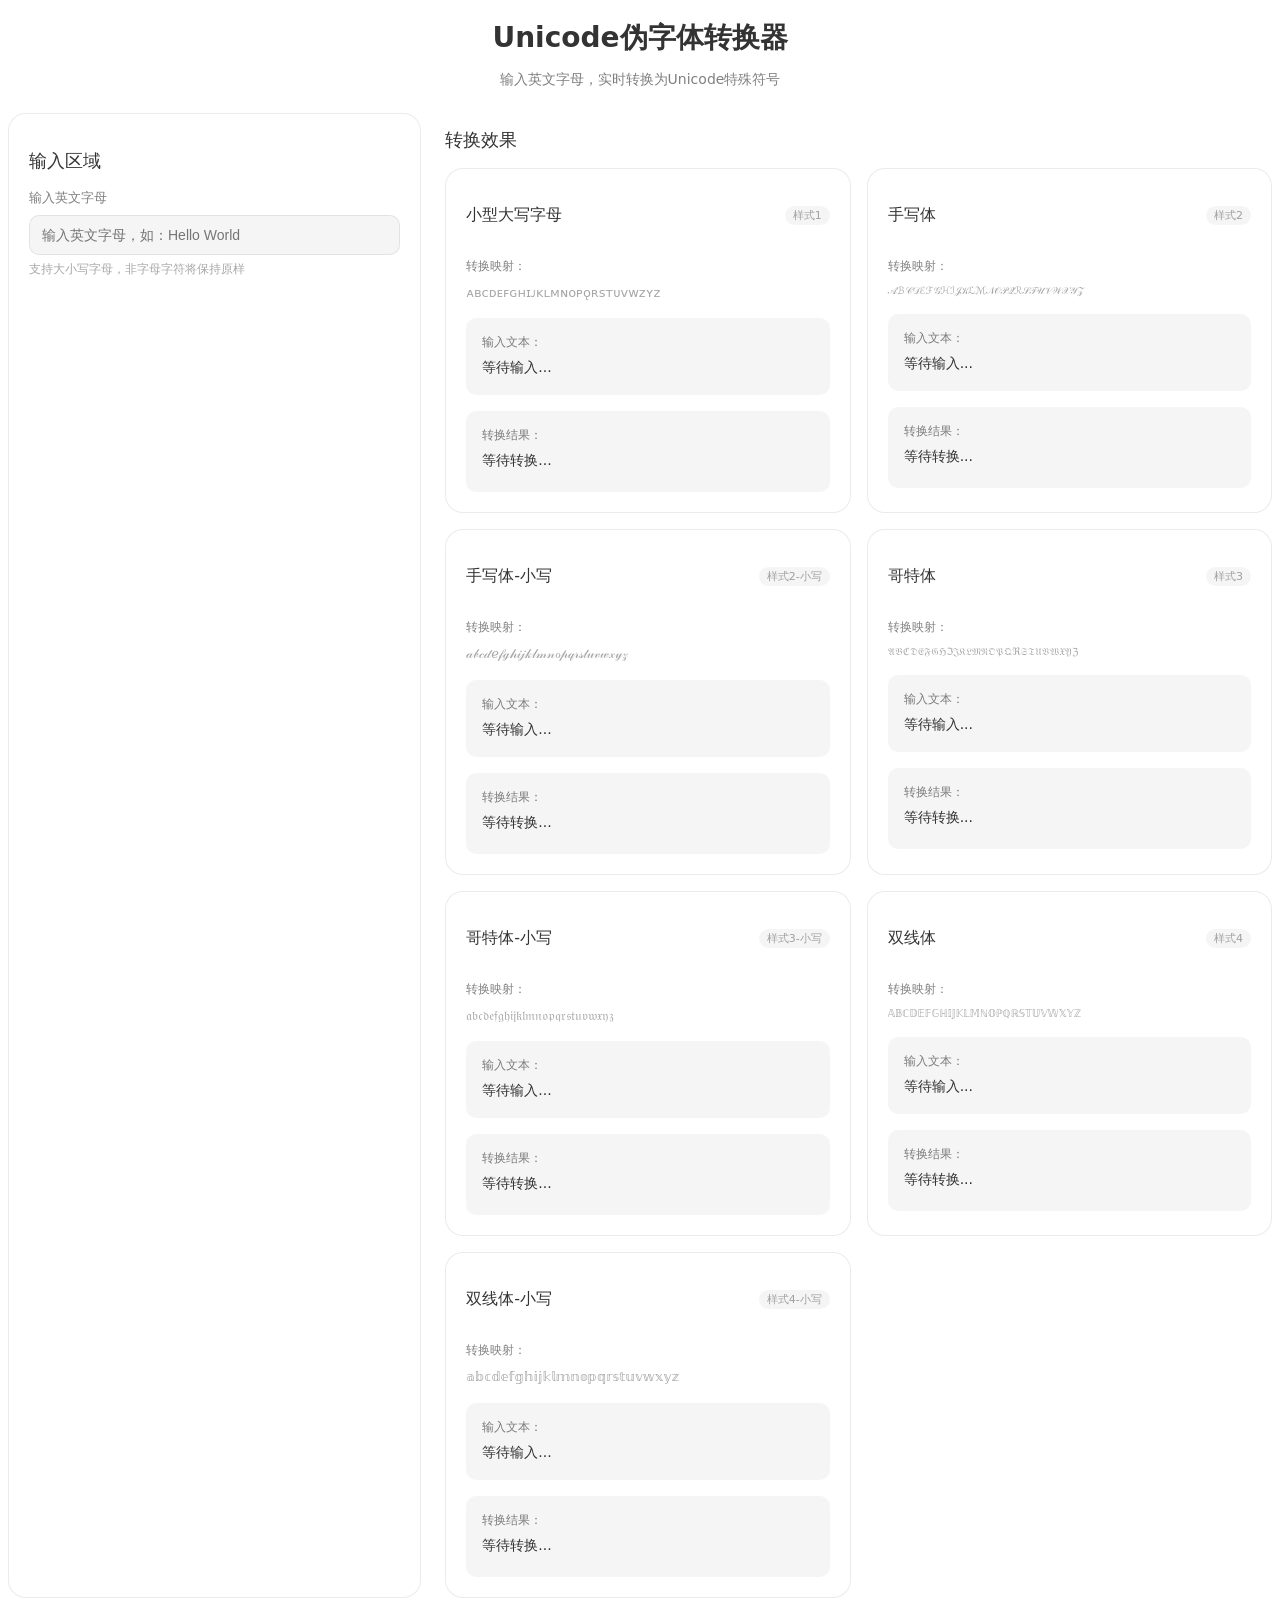
==== index.html @ 0d852623 "Add files via upload" ====
<!doctype html>
<html>
<head>
  <meta charset="utf-8" />
  <meta name="viewport" content="width=device-width, initial-scale=1" />
  <title>Unicode伪字体转换器</title>
  <link rel="stylesheet" type="text/css" href="Style.css">
</head>
<body>
<div style="display:block;width:100%;color:var(--text-primary);font-family:ui-sans-serif,system-ui;">
  <!-- 网站标题 -->
  <div style="text-align:center;margin-bottom:24px;">
    <h1 style="font-size:28px;font-weight:600;margin-bottom:8px;">Unicode伪字体转换器</h1>
    <p style="color:var(--text-secondary);font-size:14px;">输入英文字母，实时转换为Unicode特殊符号</p>
  </div>
  
  <!-- 主要内容区域 -->
  <div style="display:grid;grid-template-columns:1fr 2fr;gap:24px;">
    <!-- 左侧输入区域 -->
    <div style="background:var(--card-bg);border:.5px solid var(--intensity-8);border-radius:var(--radius-xl);padding:20px;">
      <h2 style="font-size:18px;font-weight:500;margin-bottom:16px;">输入区域</h2>
      
      <div style="margin-bottom:16px;">
        <label style="display:block;font-size:13px;color:var(--text-secondary);margin-bottom:8px;">
          输入英文字母
        </label>
        <input 
          id="textInput" 
          type="text" 
          placeholder="输入英文字母，如：Hello World" 
          autocomplete="off" 
          style="width:100%;height:40px;border:.5px solid var(--intensity-8);border-radius:var(--radius-md);background:var(--intensity-4);color:var(--text-primary);padding:0 12px;font-size:14px;outline:none;transition:border-color .15s;"
        >
        <div style="font-size:12px;color:var(--text-tertiary);margin-top:6px;">
          支持大小写字母，非字母字符将保持原样
        </div>
      </div>
    </div>
    
    <!-- 右侧卡片区域 -->
    <div>
      <h2 style="font-size:18px;font-weight:500;margin-bottom:16px;">转换效果</h2>
      
      <!-- 卡片容器 -->
      <div style="display:grid;grid-template-columns:repeat(auto-fit,minmax(280px,1fr));gap:16px;">
        
        <!-- 卡片1：小型大写字母转换 -->
        <div style="background:var(--card-bg);border:.5px solid var(--intensity-8);border-radius:var(--radius-xl);padding:20px;">
          <div style="display:flex;align-items:center;justify-content:space-between;margin-bottom:16px;">
            <h3 style="font-size:16px;font-weight:500;">小型大写字母</h3>
            <span style="font-size:11px;color:var(--text-tertiary);background:var(--intensity-4);padding:2px 8px;border-radius:10px;">样式1</span>
          </div>
          
          <div style="margin-bottom:16px;">
            <div style="font-size:12px;color:var(--text-secondary);margin-bottom:8px;">转换映射：</div>
            <div style="font-size:13px;color:var(--text-tertiary);line-height:1.5;font-family:'Segoe UI',system-ui;">
              ᴀʙᴄᴅᴇꜰɢʜɪᴊᴋʟᴍɴᴏᴘǫʀѕᴛᴜᴠᴡᴢʏᴢ
            </div>
          </div>
          
          <div style="background:var(--intensity-4);border-radius:var(--radius-md);padding:16px;margin-bottom:16px;">
            <div style="font-size:12px;color:var(--text-secondary);margin-bottom:8px;">输入文本：</div>
            <div id="inputPreview1" style="font-size:14px;color:var(--text-primary);word-break:break-all;min-height:20px;">
              等待输入...
            </div>
          </div>
          
          <div style="background:var(--intensity-4);border-radius:var(--radius-md);padding:16px;">
            <div style="font-size:12px;color:var(--text-secondary);margin-bottom:8px;">转换结果：</div>
            <div id="result1" style="font-size:14px;font-weight:500;color:var(--text-primary);word-break:break-all;min-height:24px;font-family:'Segoe UI',system-ui;">
              等待转换...
            </div>
          </div>
        </div>
        
        <!-- 卡片2-3：手写体 -->
        <div style="background:var(--card-bg);border:.5px solid var(--intensity-8);border-radius:var(--radius-xl);padding:20px;">
          <div style="display:flex;align-items:center;justify-content:space-between;margin-bottom:16px;">
            <h3 style="font-size:16px;font-weight:500;">手写体</h3>
            <span style="font-size:11px;color:var(--text-tertiary);background:var(--intensity-4);padding:2px 8px;border-radius:10px;">样式2</span>
          </div>
          
          <div style="margin-bottom:16px;">
            <div style="font-size:12px;color:var(--text-secondary);margin-bottom:8px;">转换映射：</div>
            <div style="font-size:10px;color:var(--text-tertiary);line-height:1.5;font-family:'Segoe UI',system-ui;">
              𝒜ℬ𝒞𝒟ℰℱ𝒢ℋℐ𝒥𝒦ℒℳ𝒩𝒪𝒫𝒬ℛ𝒮𝒯𝒰𝒱𝒲𝒳𝒴𝒵
            </div>
          </div>
          
          <div style="background:var(--intensity-4);border-radius:var(--radius-md);padding:16px;margin-bottom:16px;">
            <div style="font-size:12px;color:var(--text-secondary);margin-bottom:8px;">输入文本：</div>
            <div id="inputPreview2" style="font-size:14px;color:var(--text-primary);word-break:break-all;min-height:20px;">
              等待输入...
            </div>
          </div>
          
          <div style="background:var(--intensity-4);border-radius:var(--radius-md);padding:16px;">
            <div style="font-size:12px;color:var(--text-secondary);margin-bottom:8px;">转换结果：</div>
            <div id="result2" style="font-size:14px;font-weight:500;color:var(--text-primary);word-break:break-all;min-height:24px;font-family:'Segoe UI',system-ui;">
              等待转换...
            </div>
          </div>
        </div>

        <div style="background:var(--card-bg);border:.5px solid var(--intensity-8);border-radius:var(--radius-xl);padding:20px;">
          <div style="display:flex;align-items:center;justify-content:space-between;margin-bottom:16px;">
            <h3 style="font-size:16px;font-weight:500;">手写体-小写</h3>
            <span style="font-size:11px;color:var(--text-tertiary);background:var(--intensity-4);padding:2px 8px;border-radius:10px;">样式2-小写</span>
          </div>
          
          <div style="margin-bottom:16px;">
            <div style="font-size:12px;color:var(--text-secondary);margin-bottom:8px;">转换映射：</div>
            <div style="font-size:13px;color:var(--text-tertiary);line-height:1.5;font-family:'Segoe UI',system-ui;">
              𝒶𝒷𝒸𝒹ℯ𝒻ℊ𝒽𝒾𝒿𝓀𝓁𝓂𝓃ℴ𝓅𝓆𝓇𝓈𝓉𝓊𝓋𝓌𝓍𝓎𝓏
            </div>
          </div>
          
          <div style="background:var(--intensity-4);border-radius:var(--radius-md);padding:16px;margin-bottom:16px;">
            <div style="font-size:12px;color:var(--text-secondary);margin-bottom:8px;">输入文本：</div>
            <div id="inputPreview5" style="font-size:14px;color:var(--text-primary);word-break:break-all;min-height:20px;">
              等待输入...
            </div>
          </div>
          
          <div style="background:var(--intensity-4);border-radius:var(--radius-md);padding:16px;">
            <div style="font-size:12px;color:var(--text-secondary);margin-bottom:8px;">转换结果：</div>
            <div id="result5" style="font-size:14px;font-weight:500;color:var(--text-primary);word-break:break-all;min-height:24px;font-family:'Segoe UI',system-ui;">
              等待转换...
            </div>
          </div>
        </div>
        
        <!-- 卡片4-5：哥特体 -->
        <div style="background:var(--card-bg);border:.5px solid var(--intensity-8);border-radius:var(--radius-xl);padding:20px;">
          <div style="display:flex;align-items:center;justify-content:space-between;margin-bottom:16px;">
            <h3 style="font-size:16px;font-weight:500;">哥特体</h3>
            <span style="font-size:11px;color:var(--text-tertiary);background:var(--intensity-4);padding:2px 8px;border-radius:10px;">样式3</span>
          </div>
          
          <div style="margin-bottom:16px;">
            <div style="font-size:12px;color:var(--text-secondary);margin-bottom:8px;">转换映射：</div>
            <div style="font-size:10px;color:var(--text-tertiary);line-height:1.5;font-family:'Segoe UI',system-ui;">
              𝔄𝔅ℭ𝔇𝔈𝔉𝔊ℌℑ𝔍𝔎𝔏𝔐𝔑𝔒𝔓𝔔ℜ𝔖𝔗𝔘𝔙𝔚𝔛𝔜ℨ
            </div>
          </div>
          
          <div style="background:var(--intensity-4);border-radius:var(--radius-md);padding:16px;margin-bottom:16px;">
            <div style="font-size:12px;color:var(--text-secondary);margin-bottom:8px;">输入文本：</div>
            <div id="inputPreview3" style="font-size:14px;color:var(--text-primary);word-break:break-all;min-height:20px;">
              等待输入...
            </div>
          </div>
          
          <div style="background:var(--intensity-4);border-radius:var(--radius-md);padding:16px;">
            <div style="font-size:12px;color:var(--text-secondary);margin-bottom:8px;">转换结果：</div>
            <div id="result3" style="font-size:14px;font-weight:500;color:var(--text-primary);word-break:break-all;min-height:24px;font-family:'Segoe UI',system-ui;">
              等待转换...
            </div>
          </div>
        </div>

        <div style="background:var(--card-bg);border:.5px solid var(--intensity-8);border-radius:var(--radius-xl);padding:20px;">
          <div style="display:flex;align-items:center;justify-content:space-between;margin-bottom:16px;">
            <h3 style="font-size:16px;font-weight:500;">哥特体-小写</h3>
            <span style="font-size:11px;color:var(--text-tertiary);background:var(--intensity-4);padding:2px 8px;border-radius:10px;">样式3-小写</span>
          </div>
          
          <div style="margin-bottom:16px;">
            <div style="font-size:12px;color:var(--text-secondary);margin-bottom:8px;">转换映射：</div>
            <div style="font-size:13px;color:var(--text-tertiary);line-height:1.5;font-family:'Segoe UI',system-ui;">
              𝔞𝔟𝔠𝔡𝔢𝔣𝔤𝔥𝔦𝔧𝔨𝔩𝔪𝔫𝔬𝔭𝔮𝔯𝔰𝔱𝔲𝔳𝔴𝔵𝔶𝔷
            </div>
          </div>
          
          <div style="background:var(--intensity-4);border-radius:var(--radius-md);padding:16px;margin-bottom:16px;">
            <div style="font-size:12px;color:var(--text-secondary);margin-bottom:8px;">输入文本：</div>
            <div id="inputPreview6" style="font-size:14px;color:var(--text-primary);word-break:break-all;min-height:20px;">
              等待输入...
            </div>
          </div>
          
          <div style="background:var(--intensity-4);border-radius:var(--radius-md);padding:16px;">
            <div style="font-size:12px;color:var(--text-secondary);margin-bottom:8px;">转换结果：</div>
            <div id="result6" style="font-size:14px;font-weight:500;color:var(--text-primary);word-break:break-all;min-height:24px;font-family:'Segoe UI',system-ui;">
              等待转换...
            </div>
          </div>
        </div>

        <!--卡片6-7: 双线体-->
        <div style="background:var(--card-bg);border:.5px solid var(--intensity-8);border-radius:var(--radius-xl);padding:20px;">
          <div style="display:flex;align-items:center;justify-content:space-between;margin-bottom:16px;">
            <h3 style="font-size:16px;font-weight:500;">双线体</h3>
            <span style="font-size:11px;color:var(--text-tertiary);background:var(--intensity-4);padding:2px 8px;border-radius:10px;">样式4</span>
          </div>
          
          <div style="margin-bottom:16px;">
            <div style="font-size:12px;color:var(--text-secondary);margin-bottom:8px;">转换映射：</div>
            <div style="font-size:10px;color:var(--text-tertiary);line-height:1.5;font-family:'Segoe UI',system-ui;">
              𝔸𝔹ℂ𝔻𝔼𝔽𝔾ℍ𝕀𝕁𝕂𝕃𝕄ℕ𝕆ℙℚℝ𝕊𝕋𝕌𝕍𝕎𝕏𝕐ℤ
            </div>
          </div>
          
          <div style="background:var(--intensity-4);border-radius:var(--radius-md);padding:16px;margin-bottom:16px;">
            <div style="font-size:12px;color:var(--text-secondary);margin-bottom:8px;">输入文本：</div>
            <div id="inputPreview4" style="font-size:14px;color:var(--text-primary);word-break:break-all;min-height:20px;">
              等待输入...
            </div>
          </div>
          
          <div style="background:var(--intensity-4);border-radius:var(--radius-md);padding:16px;">
            <div style="font-size:12px;color:var(--text-secondary);margin-bottom:8px;">转换结果：</div>
            <div id="result4" style="font-size:14px;font-weight:500;color:var(--text-primary);word-break:break-all;min-height:24px;font-family:'Segoe UI',system-ui;">
              等待转换...
            </div>
          </div>
        </div>

        <div style="background:var(--card-bg);border:.5px solid var(--intensity-8);border-radius:var(--radius-xl);padding:20px;">
          <div style="display:flex;align-items:center;justify-content:space-between;margin-bottom:16px;">
            <h3 style="font-size:16px;font-weight:500;">双线体-小写</h3>
            <span style="font-size:11px;color:var(--text-tertiary);background:var(--intensity-4);padding:2px 8px;border-radius:10px;">样式4-小写</span>
          </div>
          
          <div style="margin-bottom:16px;">
            <div style="font-size:12px;color:var(--text-secondary);margin-bottom:8px;">转换映射：</div>
            <div style="font-size:13px;color:var(--text-tertiary);line-height:1.5;font-family:'Segoe UI',system-ui;">
              𝕒𝕓𝕔𝕕𝕖𝕗𝕘𝕙𝕚𝕛𝕜𝕝𝕞𝕟𝕠𝕡𝕢𝕣𝕤𝕥𝕦𝕧𝕨𝕩𝕪𝕫
            </div>
          </div>
          
          <div style="background:var(--intensity-4);border-radius:var(--radius-md);padding:16px;margin-bottom:16px;">
            <div style="font-size:12px;color:var(--text-secondary);margin-bottom:8px;">输入文本：</div>
            <div id="inputPreview7" style="font-size:14px;color:var(--text-primary);word-break:break-all;min-height:20px;">
              等待输入...
            </div>
          </div>
          
          <div style="background:var(--intensity-4);border-radius:var(--radius-md);padding:16px;">
            <div style="font-size:12px;color:var(--text-secondary);margin-bottom:8px;">转换结果：</div>
            <div id="result7" style="font-size:14px;font-weight:500;color:var(--text-primary);word-break:break-all;min-height:24px;font-family:'Segoe UI',system-ui;">
              等待转换...
            </div>
          </div>
        </div>
        
      </div>
    </div>
  </div>
</div>

<script src="Core.js"></script>
<script data-tabbit-widget-diagnostics="true" src="Data.js"></script>
</body>
</html>
---- Style.css ----
/* Style.css - 保持不变，这里是完整内容确保兼容性 */
:root{
--primary:#F3A04C;--accent:#E58522;--background:#F4F4F6;--panel-bg:#FEFDFC;--card-bg:#fff;
--tooltip-bg:#454545;--success:#40B43E;--warning:#EBA400;--destructive:#E65C53;
--destructive-hover:#D14B42;--primary-foreground:#fff;--text-primary:rgba(0,0,0,.8);
--text-secondary:rgba(0,0,0,.5);--text-tertiary:rgba(0,0,0,.35);--intensity-0:rgba(0,0,0,0);
--intensity-3:rgba(0,0,0,.03);--intensity-4:rgba(0,0,0,.04);--intensity-6:rgba(0,0,0,.06);
--intensity-8:rgba(0,0,0,.08);--intensity-12:rgba(0,0,0,.12);--intensity-16:rgba(0,0,0,.16);
--intensity-20:rgba(0,0,0,.2);--intensity-35:rgba(0,0,0,.35);--intensity-60:rgba(0,0,0,.6);
--input-shadow:rgba(0,0,0,.08);--radius-sm:8px;--radius-md:10px;--radius-lg:14px;--radius-xl:18px;
font-family:ui-sans-serif,system-ui,-apple-system,BlinkMacSystemFont,"Segoe UI",sans-serif
}
@media (prefers-color-scheme:dark){
:root{
--background:#232324;--panel-bg:#332D28;--card-bg:#2E2E2E;--tooltip-bg:#BABABA;
--primary-foreground:#000;--text-primary:rgba(255,255,255,.8);--text-secondary:rgba(255,255,255,.5);
--text-tertiary:rgba(255,255,255,.35);--intensity-0:rgba(255,255,255,0);
--intensity-3:rgba(255,255,255,.03);--intensity-4:rgba(255,255,255,.04);
--intensity-6:rgba(255,255,255,.06);--intensity-8:rgba(255,255,255,.08);
--intensity-12:rgba(255,255,255,.12);--intensity-16:rgba(255,255,255,.16);
--intensity-20:rgba(255,255,255,.2);--intensity-35:rgba(255,255,255,.35);
--intensity-60:rgba(255,255,255,.6);--input-shadow:rgba(0,0,0,.28)
}
}
*{box-sizing:border-box}
button,a,[role=button],select,input[type=range]{cursor:pointer}
button:disabled{cursor:not-allowed;opacity:.55}
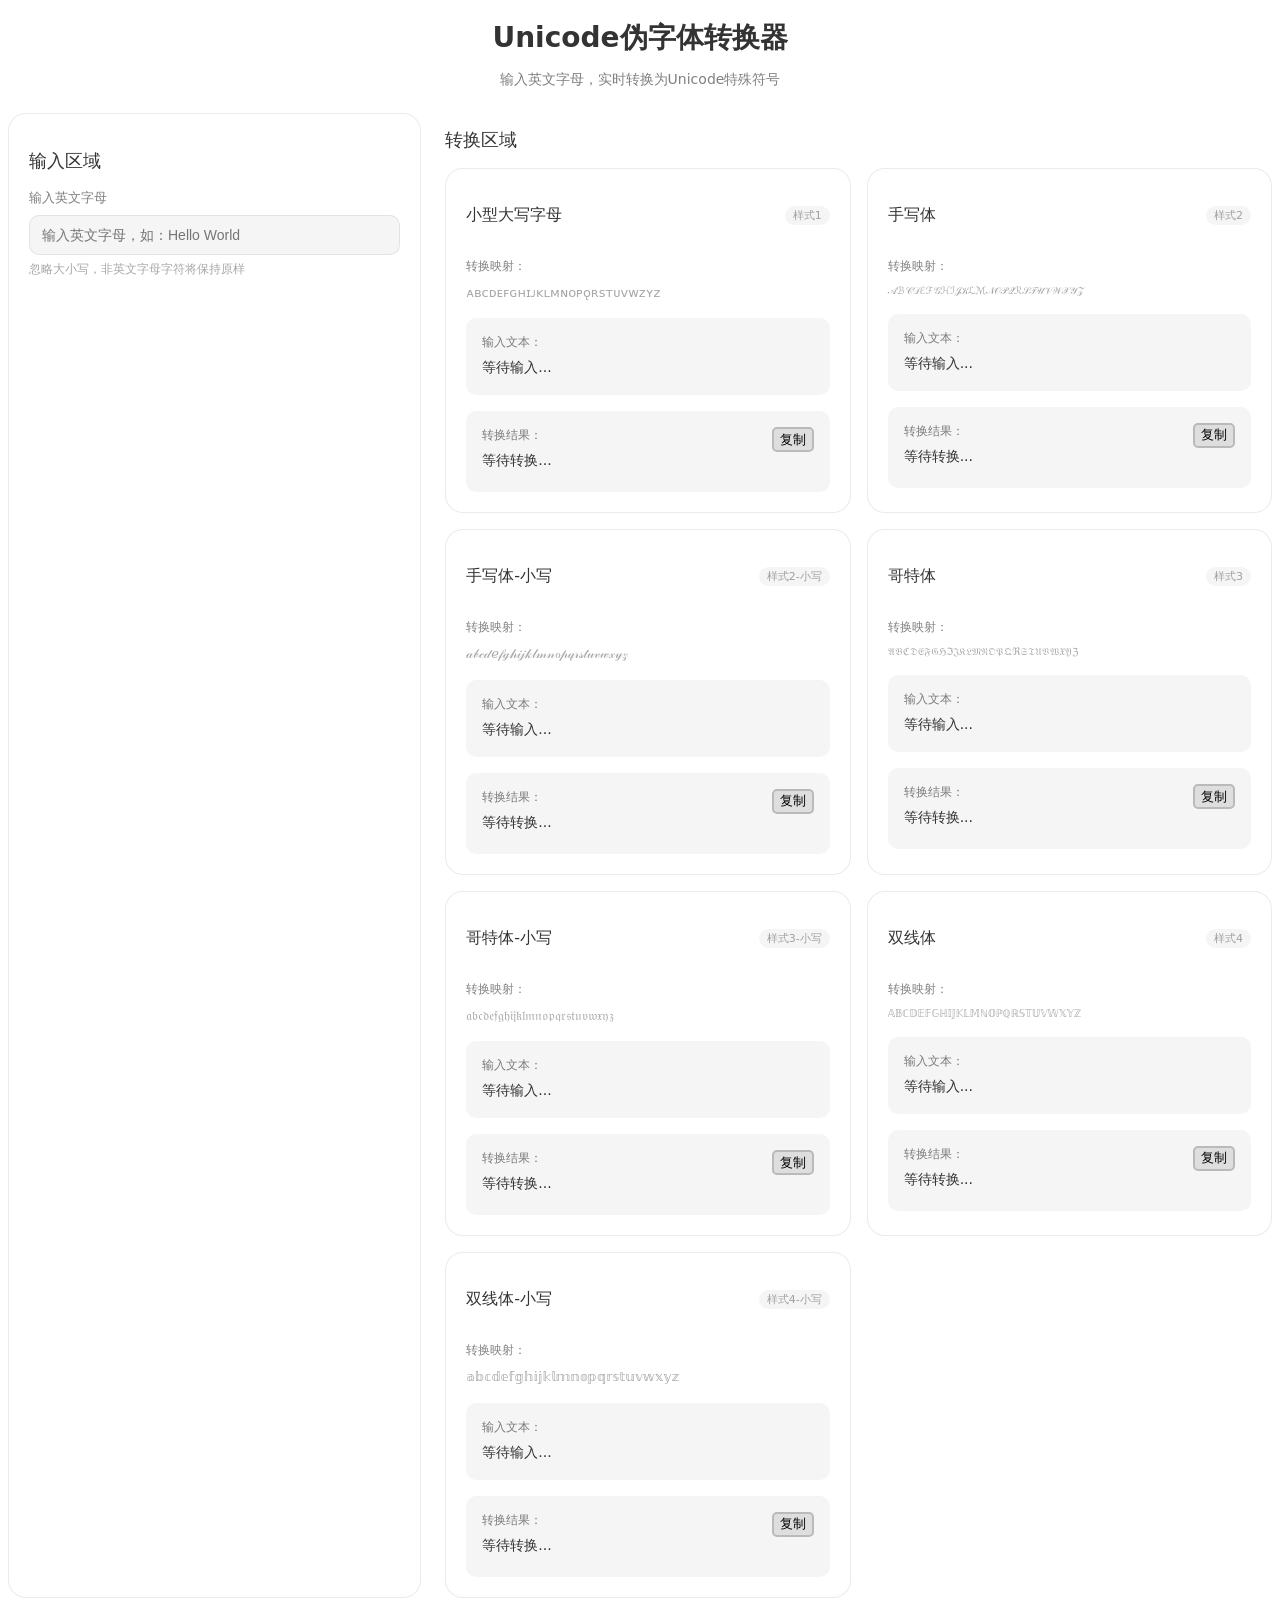
==== commit 22f26a91: "Changes (Copy Buttons) 2026/5/31 16:36" ====
--- a/index.html
+++ b/index.html
@@ -32,14 +32,14 @@
           style="width:100%;height:40px;border:.5px solid var(--intensity-8);border-radius:var(--radius-md);background:var(--intensity-4);color:var(--text-primary);padding:0 12px;font-size:14px;outline:none;transition:border-color .15s;"
         >
         <div style="font-size:12px;color:var(--text-tertiary);margin-top:6px;">
-          支持大小写字母，非字母字符将保持原样
+          忽略大小写，非英文字母字符将保持原样
         </div>
       </div>
     </div>
     
     <!-- 右侧卡片区域 -->
     <div>
-      <h2 style="font-size:18px;font-weight:500;margin-bottom:16px;">转换效果</h2>
+      <h2 style="font-size:18px;font-weight:500;margin-bottom:16px;">转换区域</h2>
       
       <!-- 卡片容器 -->
       <div style="display:grid;grid-template-columns:repeat(auto-fit,minmax(280px,1fr));gap:16px;">
@@ -66,9 +66,12 @@
           </div>
           
           <div style="background:var(--intensity-4);border-radius:var(--radius-md);padding:16px;">
-            <div style="font-size:12px;color:var(--text-secondary);margin-bottom:8px;">转换结果：</div>
+            <div class="lateral" >
+              <div style="font-size:12px;color:var(--text-secondary);margin-bottom:8px;">转换结果：</div>
+              <button class="copy-button" onclick="copyDivText('result1')">复制</button>
+            </div>
             <div id="result1" style="font-size:14px;font-weight:500;color:var(--text-primary);word-break:break-all;min-height:24px;font-family:'Segoe UI',system-ui;">
-              等待转换...
+              &#x200C;等待转换...
             </div>
           </div>
         </div>
@@ -95,9 +98,12 @@
           </div>
           
           <div style="background:var(--intensity-4);border-radius:var(--radius-md);padding:16px;">
-            <div style="font-size:12px;color:var(--text-secondary);margin-bottom:8px;">转换结果：</div>
+            <div class="lateral" >
+              <div style="font-size:12px;color:var(--text-secondary);margin-bottom:8px;">转换结果：</div>
+              <button class="copy-button" onclick="copyDivText('result2')">复制</button>
+            </div>
             <div id="result2" style="font-size:14px;font-weight:500;color:var(--text-primary);word-break:break-all;min-height:24px;font-family:'Segoe UI',system-ui;">
-              等待转换...
+              &#x200C;等待转换...
             </div>
           </div>
         </div>
@@ -123,9 +129,12 @@
           </div>
           
           <div style="background:var(--intensity-4);border-radius:var(--radius-md);padding:16px;">
-            <div style="font-size:12px;color:var(--text-secondary);margin-bottom:8px;">转换结果：</div>
+            <div class="lateral" >
+              <div style="font-size:12px;color:var(--text-secondary);margin-bottom:8px;">转换结果：</div>
+              <button class="copy-button" onclick="copyDivText('result5')">复制</button>
+            </div>
             <div id="result5" style="font-size:14px;font-weight:500;color:var(--text-primary);word-break:break-all;min-height:24px;font-family:'Segoe UI',system-ui;">
-              等待转换...
+              &#x200C;等待转换...
             </div>
           </div>
         </div>
@@ -152,9 +161,12 @@
           </div>
           
           <div style="background:var(--intensity-4);border-radius:var(--radius-md);padding:16px;">
-            <div style="font-size:12px;color:var(--text-secondary);margin-bottom:8px;">转换结果：</div>
+            <div class="lateral" >
+              <div style="font-size:12px;color:var(--text-secondary);margin-bottom:8px;">转换结果：</div>
+              <button class="copy-button" onclick="copyDivText('result3')">复制</button>
+            </div>
             <div id="result3" style="font-size:14px;font-weight:500;color:var(--text-primary);word-break:break-all;min-height:24px;font-family:'Segoe UI',system-ui;">
-              等待转换...
+              &#x200C;等待转换...
             </div>
           </div>
         </div>
@@ -180,9 +192,12 @@
           </div>
           
           <div style="background:var(--intensity-4);border-radius:var(--radius-md);padding:16px;">
-            <div style="font-size:12px;color:var(--text-secondary);margin-bottom:8px;">转换结果：</div>
+            <div class="lateral" >
+              <div style="font-size:12px;color:var(--text-secondary);margin-bottom:8px;">转换结果：</div>
+              <button class="copy-button" onclick="copyDivText('result6')">复制</button>
+            </div>
             <div id="result6" style="font-size:14px;font-weight:500;color:var(--text-primary);word-break:break-all;min-height:24px;font-family:'Segoe UI',system-ui;">
-              等待转换...
+              &#x200C;等待转换...
             </div>
           </div>
         </div>
@@ -209,9 +224,12 @@
           </div>
           
           <div style="background:var(--intensity-4);border-radius:var(--radius-md);padding:16px;">
-            <div style="font-size:12px;color:var(--text-secondary);margin-bottom:8px;">转换结果：</div>
+            <div class="lateral" >
+              <div style="font-size:12px;color:var(--text-secondary);margin-bottom:8px;">转换结果：</div>
+              <button class="copy-button" onclick="copyDivText('result4')">复制</button>
+            </div>
             <div id="result4" style="font-size:14px;font-weight:500;color:var(--text-primary);word-break:break-all;min-height:24px;font-family:'Segoe UI',system-ui;">
-              等待转换...
+              &#x200C;等待转换...
             </div>
           </div>
         </div>
@@ -237,9 +255,12 @@
           </div>
           
           <div style="background:var(--intensity-4);border-radius:var(--radius-md);padding:16px;">
-            <div style="font-size:12px;color:var(--text-secondary);margin-bottom:8px;">转换结果：</div>
+            <div class="lateral" >
+              <div style="font-size:12px;color:var(--text-secondary);margin-bottom:8px;">转换结果：</div>
+              <button class="copy-button" onclick="copyDivText('result7')">复制</button>
+            </div>
             <div id="result7" style="font-size:14px;font-weight:500;color:var(--text-primary);word-break:break-all;min-height:24px;font-family:'Segoe UI',system-ui;">
-              等待转换...
+              &#x200C;等待转换...
             </div>
           </div>
         </div>
--- a/Style.css
+++ b/Style.css
@@ -18,10 +18,19 @@
 --intensity-3:rgba(255,255,255,.03);--intensity-4:rgba(255,255,255,.04);
 --intensity-6:rgba(255,255,255,.06);--intensity-8:rgba(255,255,255,.08);
 --intensity-12:rgba(255,255,255,.12);--intensity-16:rgba(255,255,255,.16);
---intensity-20:rgba(255,255,255,.2);--intensity-35:rgba(255,255,255,.35);
+--intensity-20:rgba(255,255,255,.2);--intensity-35:rgba(255,255,255,.35);display: flex;
 --intensity-60:rgba(255,255,255,.6);--input-shadow:rgba(0,0,0,.28)
 }
 }
 *{box-sizing:border-box}
 button,a,[role=button],select,input[type=range]{cursor:pointer}
-button:disabled{cursor:not-allowed;opacity:.55}+button:disabled{cursor:not-allowed;opacity:.55}
+.copy-button {
+    background-color: rgba(200, 200, 200, 0.5);
+    border: 2px solid #BABABA;
+    border-radius: 5px;
+    margin-left: auto;
+}
+.lateral {
+    display: flex;
+}
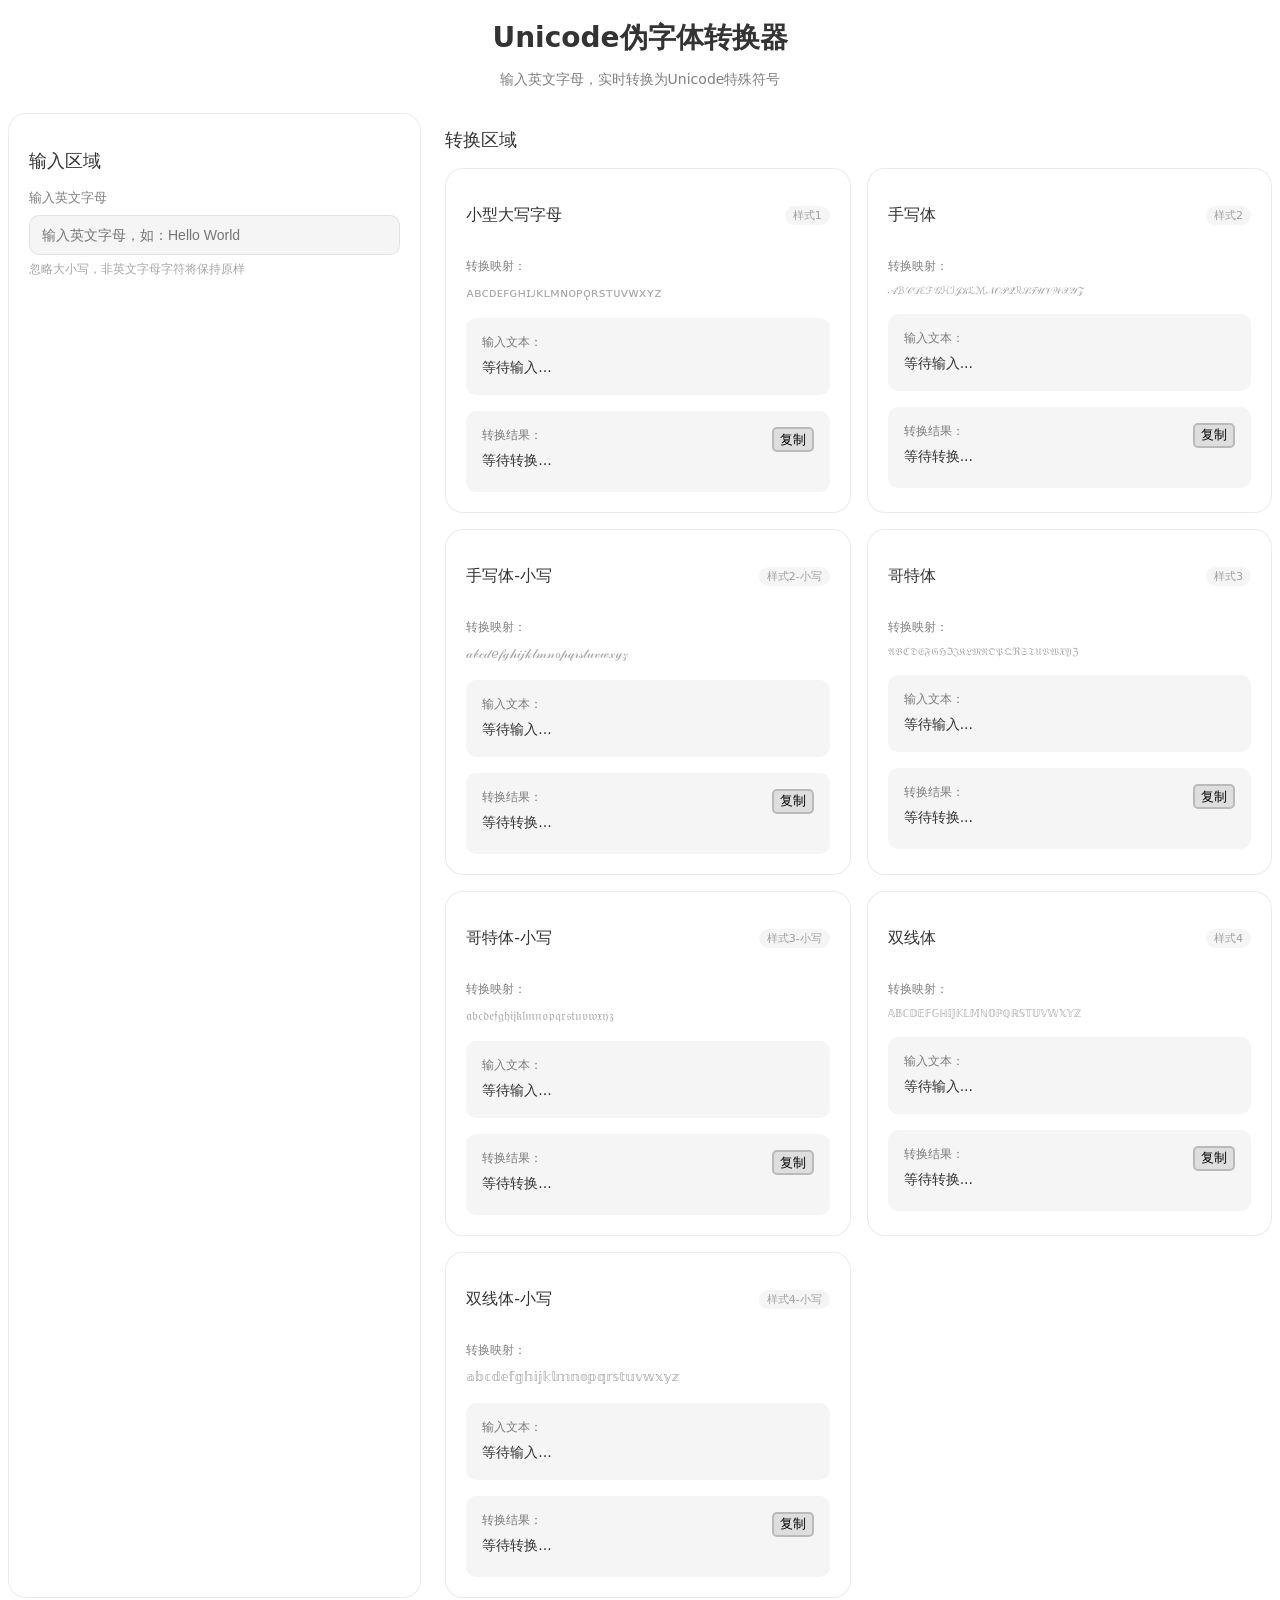
==== commit d52c1a9d: "Update character in conversion mapping" ====
--- a/index.html
+++ b/index.html
@@ -54,7 +54,7 @@
           <div style="margin-bottom:16px;">
             <div style="font-size:12px;color:var(--text-secondary);margin-bottom:8px;">转换映射：</div>
             <div style="font-size:13px;color:var(--text-tertiary);line-height:1.5;font-family:'Segoe UI',system-ui;">
-              ᴀʙᴄᴅᴇꜰɢʜɪᴊᴋʟᴍɴᴏᴘǫʀѕᴛᴜᴠᴡᴢʏᴢ
+              ᴀʙᴄᴅᴇꜰɢʜɪᴊᴋʟᴍɴᴏᴘǫʀѕᴛᴜᴠᴡхʏᴢ
             </div>
           </div>
           
@@ -273,4 +273,4 @@
 <script src="Core.js"></script>
 <script data-tabbit-widget-diagnostics="true" src="Data.js"></script>
 </body>
-</html>+</html>
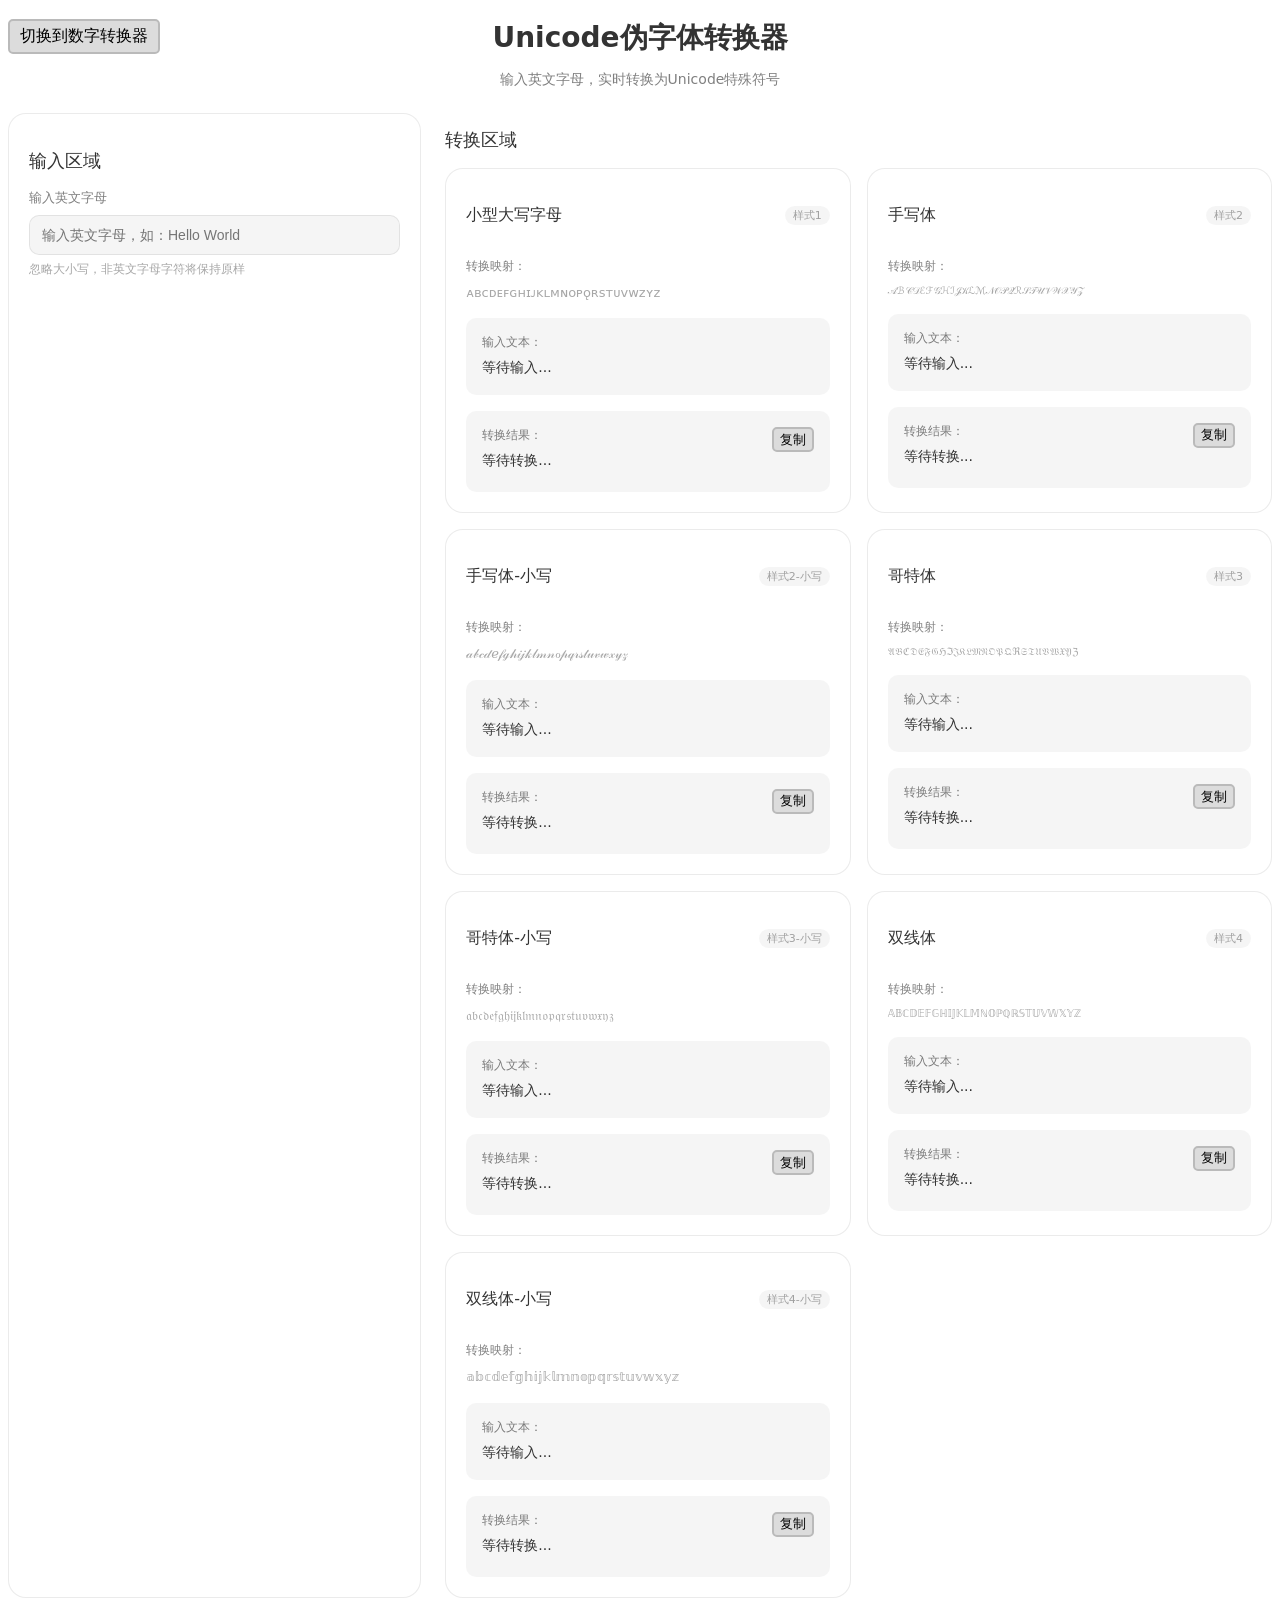
==== commit 4d0598e1: "New Change" ====
--- a/index.html
+++ b/index.html
@@ -5,9 +5,12 @@
   <meta name="viewport" content="width=device-width, initial-scale=1" />
   <title>Unicode伪字体转换器</title>
   <link rel="stylesheet" type="text/css" href="Style.css">
+  <link rel="icon" type="image/png" href="icon.png">
 </head>
 <body>
 <div style="display:block;width:100%;color:var(--text-primary);font-family:ui-sans-serif,system-ui;">
+  <a href="Number-Conv.html" class="nav-button">切换到数字转换器</a>
+
   <!-- 网站标题 -->
   <div style="text-align:center;margin-bottom:24px;">
     <h1 style="font-size:28px;font-weight:600;margin-bottom:8px;">Unicode伪字体转换器</h1>
@@ -54,7 +57,7 @@
           <div style="margin-bottom:16px;">
             <div style="font-size:12px;color:var(--text-secondary);margin-bottom:8px;">转换映射：</div>
             <div style="font-size:13px;color:var(--text-tertiary);line-height:1.5;font-family:'Segoe UI',system-ui;">
-              ᴀʙᴄᴅᴇꜰɢʜɪᴊᴋʟᴍɴᴏᴘǫʀѕᴛᴜᴠᴡхʏᴢ
+              ᴀʙᴄᴅᴇꜰɢʜɪᴊᴋʟᴍɴᴏᴘǫʀѕᴛᴜᴠᴡᴢʏᴢ
             </div>
           </div>
           
@@ -271,6 +274,5 @@
 </div>
 
 <script src="Core.js"></script>
-<script data-tabbit-widget-diagnostics="true" src="Data.js"></script>
 </body>
-</html>
+</html>
--- a/Style.css
+++ b/Style.css
@@ -1,4 +1,3 @@
-/* Style.css - 保持不变，这里是完整内容确保兼容性 */
 :root{
 --primary:#F3A04C;--accent:#E58522;--background:#F4F4F6;--panel-bg:#FEFDFC;--card-bg:#fff;
 --tooltip-bg:#454545;--success:#40B43E;--warning:#EBA400;--destructive:#E65C53;
@@ -26,11 +25,36 @@
 button,a,[role=button],select,input[type=range]{cursor:pointer}
 button:disabled{cursor:not-allowed;opacity:.55}
 .copy-button {
-    background-color: rgba(200, 200, 200, 0.5);
+    background-color: #dcdcdc;
     border: 2px solid #BABABA;
     border-radius: 5px;
     margin-left: auto;
+    transition: 0.5s ease;
 }
 .lateral {
     display: flex;
+}
+.nav-button {
+    position: absolute;
+    top: 10;
+    left: 10;
+    z-index: 10;
+    display: inline-block;
+    padding: 5px 10px;
+    background-color: #dcdcdc;
+    color: black;
+    text-decoration: none;
+    border-radius: 5px;
+    border: 2px solid #BABABA;
+    font-size: 16px;
+    cursor: pointer;
+    transition: 0.5s ease;
+}
+.nav-button:hover{
+    background-color: #c8c8c8;
+    transition: 0.5s ease;
+}
+.copy-button:hover{
+    background-color: #c8c8c8;
+    transition: 0.5s ease;
 }
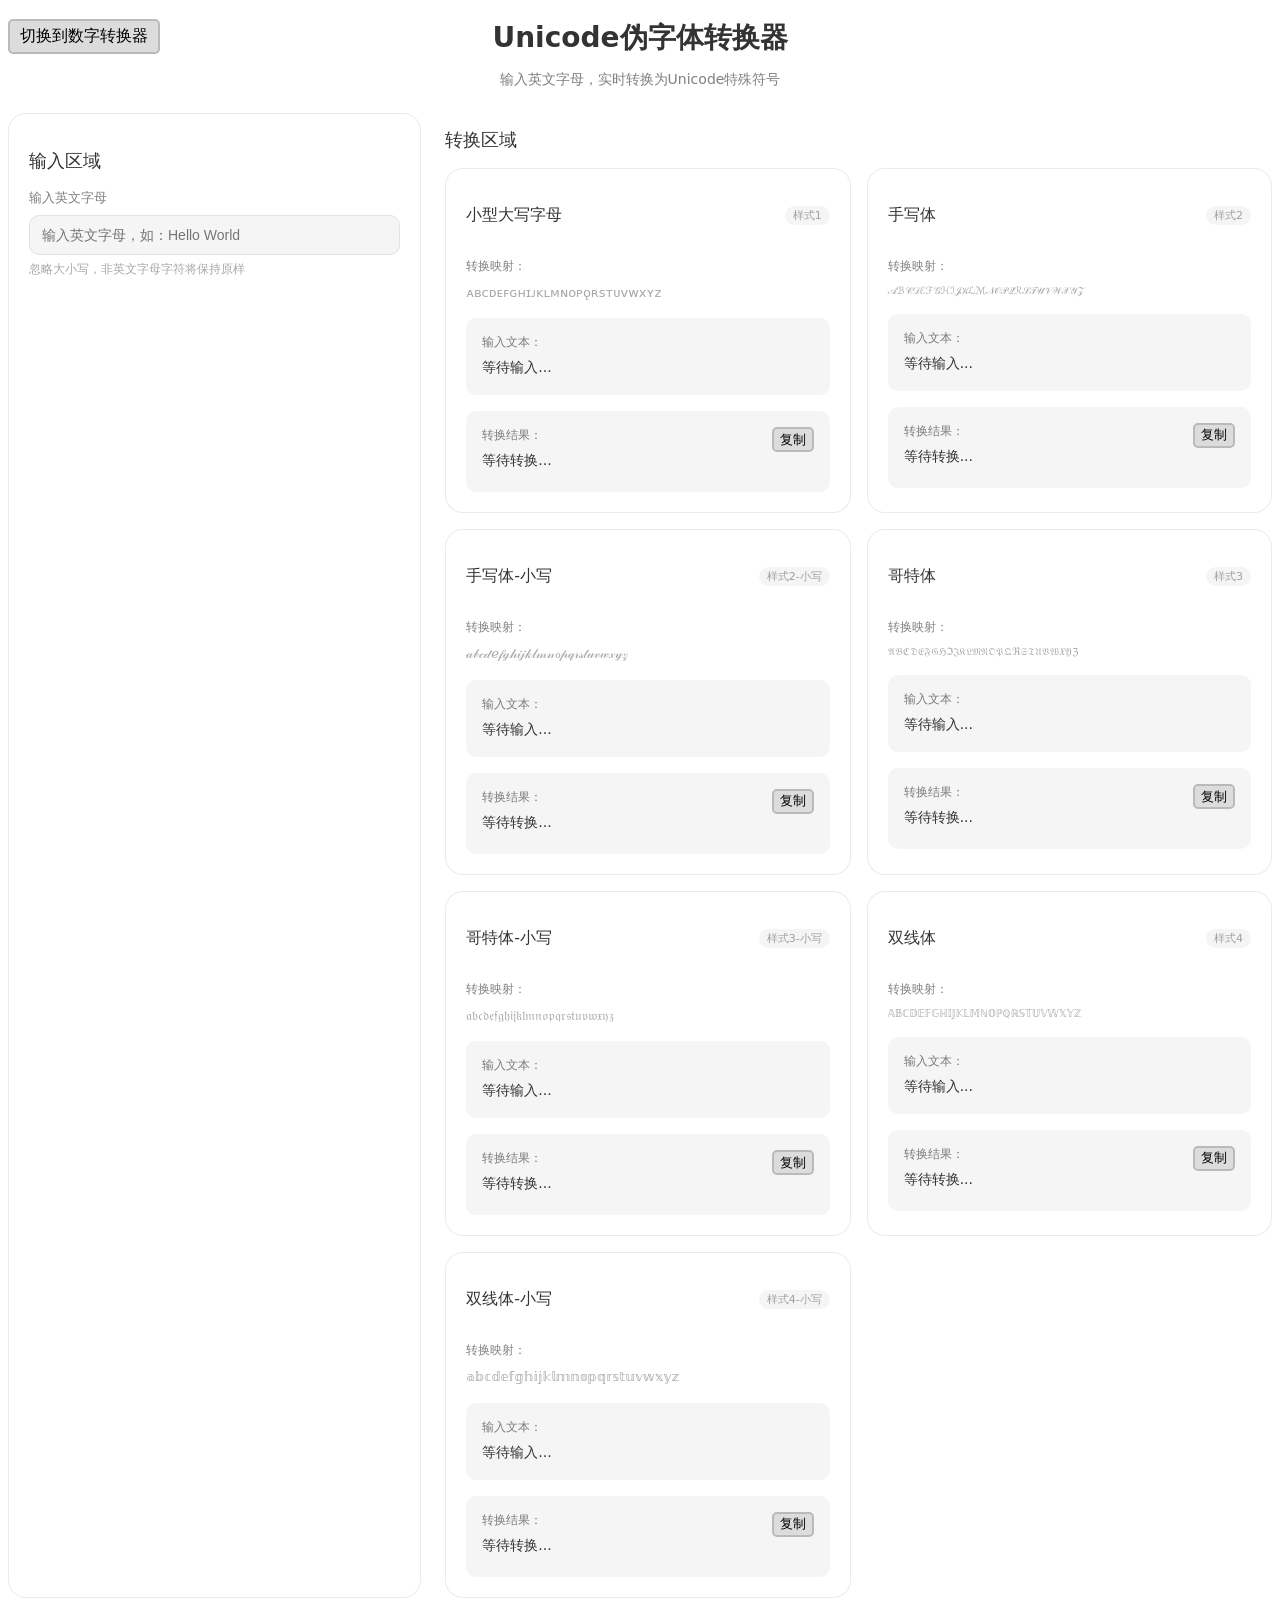
==== commit c878714a: "Update a wrong character in conversion mapping" ====
--- a/index.html
+++ b/index.html
@@ -57,7 +57,7 @@
           <div style="margin-bottom:16px;">
             <div style="font-size:12px;color:var(--text-secondary);margin-bottom:8px;">转换映射：</div>
             <div style="font-size:13px;color:var(--text-tertiary);line-height:1.5;font-family:'Segoe UI',system-ui;">
-              ᴀʙᴄᴅᴇꜰɢʜɪᴊᴋʟᴍɴᴏᴘǫʀѕᴛᴜᴠᴡᴢʏᴢ
+              ᴀʙᴄᴅᴇꜰɢʜɪᴊᴋʟᴍɴᴏᴘǫʀѕᴛᴜᴠᴡхʏᴢ
             </div>
           </div>
           
@@ -275,4 +275,4 @@
 
 <script src="Core.js"></script>
 </body>
-</html>+</html>
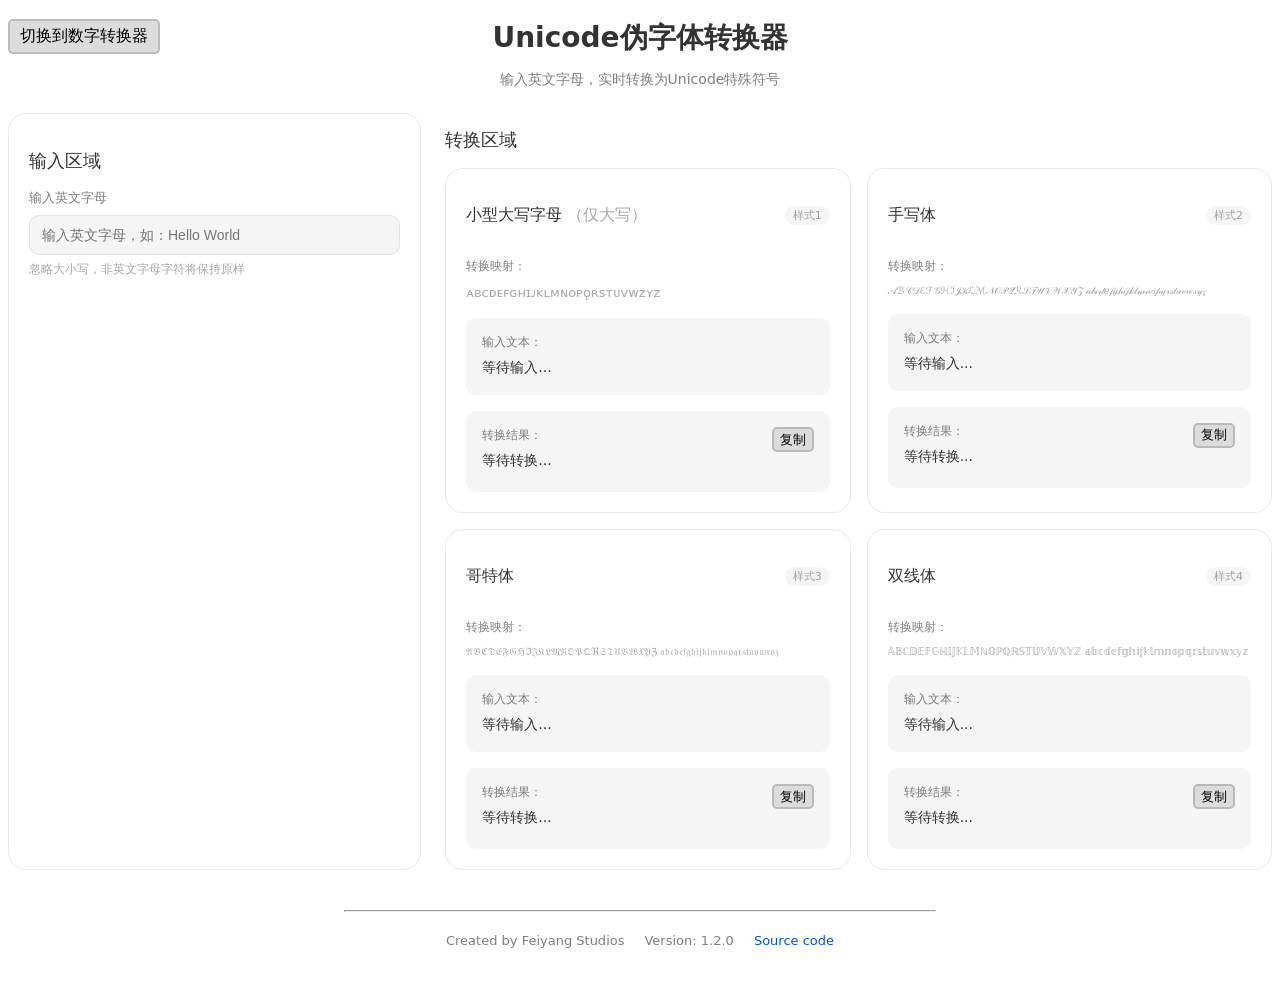
==== commit 48878cb4: "1.2.0 Update" ====
--- a/index.html
+++ b/index.html
@@ -48,16 +48,19 @@
       <div style="display:grid;grid-template-columns:repeat(auto-fit,minmax(280px,1fr));gap:16px;">
         
         <!-- 卡片1：小型大写字母转换 -->
-        <div style="background:var(--card-bg);border:.5px solid var(--intensity-8);border-radius:var(--radius-xl);padding:20px;">
-          <div style="display:flex;align-items:center;justify-content:space-between;margin-bottom:16px;">
-            <h3 style="font-size:16px;font-weight:500;">小型大写字母</h3>
+        <div class="card-root">
+          <div class="card-top">
+            <h3 style="font-size:16px;font-weight:500;">
+              <span>小型大写字母</span>
+              <span class="gray">（仅大写）</span>
+            </h3>
             <span style="font-size:11px;color:var(--text-tertiary);background:var(--intensity-4);padding:2px 8px;border-radius:10px;">样式1</span>
           </div>
           
           <div style="margin-bottom:16px;">
             <div style="font-size:12px;color:var(--text-secondary);margin-bottom:8px;">转换映射：</div>
             <div style="font-size:13px;color:var(--text-tertiary);line-height:1.5;font-family:'Segoe UI',system-ui;">
-              ᴀʙᴄᴅᴇꜰɢʜɪᴊᴋʟᴍɴᴏᴘǫʀѕᴛᴜᴠᴡхʏᴢ
+              ᴀʙᴄᴅᴇꜰɢʜɪᴊᴋʟᴍɴᴏᴘǫʀѕᴛᴜᴠᴡᴢʏᴢ
             </div>
           </div>
           
@@ -79,8 +82,8 @@
           </div>
         </div>
         
-        <!-- 卡片2-3：手写体 -->
-        <div style="background:var(--card-bg);border:.5px solid var(--intensity-8);border-radius:var(--radius-xl);padding:20px;">
+        <!-- 卡片2：手写体 -->
+        <div class="card-root">
           <div style="display:flex;align-items:center;justify-content:space-between;margin-bottom:16px;">
             <h3 style="font-size:16px;font-weight:500;">手写体</h3>
             <span style="font-size:11px;color:var(--text-tertiary);background:var(--intensity-4);padding:2px 8px;border-radius:10px;">样式2</span>
@@ -90,6 +93,7 @@
             <div style="font-size:12px;color:var(--text-secondary);margin-bottom:8px;">转换映射：</div>
             <div style="font-size:10px;color:var(--text-tertiary);line-height:1.5;font-family:'Segoe UI',system-ui;">
               𝒜ℬ𝒞𝒟ℰℱ𝒢ℋℐ𝒥𝒦ℒℳ𝒩𝒪𝒫𝒬ℛ𝒮𝒯𝒰𝒱𝒲𝒳𝒴𝒵
+              𝒶𝒷𝒸𝒹ℯ𝒻ℊ𝒽𝒾𝒿𝓀𝓁𝓂𝓃ℴ𝓅𝓆𝓇𝓈𝓉𝓊𝓋𝓌𝓍𝓎𝓏
             </div>
           </div>
           
@@ -110,40 +114,9 @@
             </div>
           </div>
         </div>
-
-        <div style="background:var(--card-bg);border:.5px solid var(--intensity-8);border-radius:var(--radius-xl);padding:20px;">
-          <div style="display:flex;align-items:center;justify-content:space-between;margin-bottom:16px;">
-            <h3 style="font-size:16px;font-weight:500;">手写体-小写</h3>
-            <span style="font-size:11px;color:var(--text-tertiary);background:var(--intensity-4);padding:2px 8px;border-radius:10px;">样式2-小写</span>
-          </div>
-          
-          <div style="margin-bottom:16px;">
-            <div style="font-size:12px;color:var(--text-secondary);margin-bottom:8px;">转换映射：</div>
-            <div style="font-size:13px;color:var(--text-tertiary);line-height:1.5;font-family:'Segoe UI',system-ui;">
-              𝒶𝒷𝒸𝒹ℯ𝒻ℊ𝒽𝒾𝒿𝓀𝓁𝓂𝓃ℴ𝓅𝓆𝓇𝓈𝓉𝓊𝓋𝓌𝓍𝓎𝓏
-            </div>
-          </div>
-          
-          <div style="background:var(--intensity-4);border-radius:var(--radius-md);padding:16px;margin-bottom:16px;">
-            <div style="font-size:12px;color:var(--text-secondary);margin-bottom:8px;">输入文本：</div>
-            <div id="inputPreview5" style="font-size:14px;color:var(--text-primary);word-break:break-all;min-height:20px;">
-              等待输入...
-            </div>
-          </div>
-          
-          <div style="background:var(--intensity-4);border-radius:var(--radius-md);padding:16px;">
-            <div class="lateral" >
-              <div style="font-size:12px;color:var(--text-secondary);margin-bottom:8px;">转换结果：</div>
-              <button class="copy-button" onclick="copyDivText('result5')">复制</button>
-            </div>
-            <div id="result5" style="font-size:14px;font-weight:500;color:var(--text-primary);word-break:break-all;min-height:24px;font-family:'Segoe UI',system-ui;">
-              &#x200C;等待转换...
-            </div>
-          </div>
-        </div>
         
-        <!-- 卡片4-5：哥特体 -->
-        <div style="background:var(--card-bg);border:.5px solid var(--intensity-8);border-radius:var(--radius-xl);padding:20px;">
+        <!-- 卡片3：哥特体 -->
+        <div class="card-root">
           <div style="display:flex;align-items:center;justify-content:space-between;margin-bottom:16px;">
             <h3 style="font-size:16px;font-weight:500;">哥特体</h3>
             <span style="font-size:11px;color:var(--text-tertiary);background:var(--intensity-4);padding:2px 8px;border-radius:10px;">样式3</span>
@@ -153,6 +126,7 @@
             <div style="font-size:12px;color:var(--text-secondary);margin-bottom:8px;">转换映射：</div>
             <div style="font-size:10px;color:var(--text-tertiary);line-height:1.5;font-family:'Segoe UI',system-ui;">
               𝔄𝔅ℭ𝔇𝔈𝔉𝔊ℌℑ𝔍𝔎𝔏𝔐𝔑𝔒𝔓𝔔ℜ𝔖𝔗𝔘𝔙𝔚𝔛𝔜ℨ
+              𝔞𝔟𝔠𝔡𝔢𝔣𝔤𝔥𝔦𝔧𝔨𝔩𝔪𝔫𝔬𝔭𝔮𝔯𝔰𝔱𝔲𝔳𝔴𝔵𝔶𝔷
             </div>
           </div>
           
@@ -174,39 +148,8 @@
           </div>
         </div>
 
-        <div style="background:var(--card-bg);border:.5px solid var(--intensity-8);border-radius:var(--radius-xl);padding:20px;">
-          <div style="display:flex;align-items:center;justify-content:space-between;margin-bottom:16px;">
-            <h3 style="font-size:16px;font-weight:500;">哥特体-小写</h3>
-            <span style="font-size:11px;color:var(--text-tertiary);background:var(--intensity-4);padding:2px 8px;border-radius:10px;">样式3-小写</span>
-          </div>
-          
-          <div style="margin-bottom:16px;">
-            <div style="font-size:12px;color:var(--text-secondary);margin-bottom:8px;">转换映射：</div>
-            <div style="font-size:13px;color:var(--text-tertiary);line-height:1.5;font-family:'Segoe UI',system-ui;">
-              𝔞𝔟𝔠𝔡𝔢𝔣𝔤𝔥𝔦𝔧𝔨𝔩𝔪𝔫𝔬𝔭𝔮𝔯𝔰𝔱𝔲𝔳𝔴𝔵𝔶𝔷
-            </div>
-          </div>
-          
-          <div style="background:var(--intensity-4);border-radius:var(--radius-md);padding:16px;margin-bottom:16px;">
-            <div style="font-size:12px;color:var(--text-secondary);margin-bottom:8px;">输入文本：</div>
-            <div id="inputPreview6" style="font-size:14px;color:var(--text-primary);word-break:break-all;min-height:20px;">
-              等待输入...
-            </div>
-          </div>
-          
-          <div style="background:var(--intensity-4);border-radius:var(--radius-md);padding:16px;">
-            <div class="lateral" >
-              <div style="font-size:12px;color:var(--text-secondary);margin-bottom:8px;">转换结果：</div>
-              <button class="copy-button" onclick="copyDivText('result6')">复制</button>
-            </div>
-            <div id="result6" style="font-size:14px;font-weight:500;color:var(--text-primary);word-break:break-all;min-height:24px;font-family:'Segoe UI',system-ui;">
-              &#x200C;等待转换...
-            </div>
-          </div>
-        </div>
-
-        <!--卡片6-7: 双线体-->
-        <div style="background:var(--card-bg);border:.5px solid var(--intensity-8);border-radius:var(--radius-xl);padding:20px;">
+        <!--卡片4: 双线体-->
+        <div class="card-root">
           <div style="display:flex;align-items:center;justify-content:space-between;margin-bottom:16px;">
             <h3 style="font-size:16px;font-weight:500;">双线体</h3>
             <span style="font-size:11px;color:var(--text-tertiary);background:var(--intensity-4);padding:2px 8px;border-radius:10px;">样式4</span>
@@ -216,6 +159,7 @@
             <div style="font-size:12px;color:var(--text-secondary);margin-bottom:8px;">转换映射：</div>
             <div style="font-size:10px;color:var(--text-tertiary);line-height:1.5;font-family:'Segoe UI',system-ui;">
               𝔸𝔹ℂ𝔻𝔼𝔽𝔾ℍ𝕀𝕁𝕂𝕃𝕄ℕ𝕆ℙℚℝ𝕊𝕋𝕌𝕍𝕎𝕏𝕐ℤ
+              𝕒𝕓𝕔𝕕𝕖𝕗𝕘𝕙𝕚𝕛𝕜𝕝𝕞𝕟𝕠𝕡𝕢𝕣𝕤𝕥𝕦𝕧𝕨𝕩𝕪𝕫
             </div>
           </div>
           
@@ -236,43 +180,20 @@
             </div>
           </div>
         </div>
-
-        <div style="background:var(--card-bg);border:.5px solid var(--intensity-8);border-radius:var(--radius-xl);padding:20px;">
-          <div style="display:flex;align-items:center;justify-content:space-between;margin-bottom:16px;">
-            <h3 style="font-size:16px;font-weight:500;">双线体-小写</h3>
-            <span style="font-size:11px;color:var(--text-tertiary);background:var(--intensity-4);padding:2px 8px;border-radius:10px;">样式4-小写</span>
-          </div>
-          
-          <div style="margin-bottom:16px;">
-            <div style="font-size:12px;color:var(--text-secondary);margin-bottom:8px;">转换映射：</div>
-            <div style="font-size:13px;color:var(--text-tertiary);line-height:1.5;font-family:'Segoe UI',system-ui;">
-              𝕒𝕓𝕔𝕕𝕖𝕗𝕘𝕙𝕚𝕛𝕜𝕝𝕞𝕟𝕠𝕡𝕢𝕣𝕤𝕥𝕦𝕧𝕨𝕩𝕪𝕫
-            </div>
-          </div>
-          
-          <div style="background:var(--intensity-4);border-radius:var(--radius-md);padding:16px;margin-bottom:16px;">
-            <div style="font-size:12px;color:var(--text-secondary);margin-bottom:8px;">输入文本：</div>
-            <div id="inputPreview7" style="font-size:14px;color:var(--text-primary);word-break:break-all;min-height:20px;">
-              等待输入...
-            </div>
-          </div>
-          
-          <div style="background:var(--intensity-4);border-radius:var(--radius-md);padding:16px;">
-            <div class="lateral" >
-              <div style="font-size:12px;color:var(--text-secondary);margin-bottom:8px;">转换结果：</div>
-              <button class="copy-button" onclick="copyDivText('result7')">复制</button>
-            </div>
-            <div id="result7" style="font-size:14px;font-weight:500;color:var(--text-primary);word-break:break-all;min-height:24px;font-family:'Segoe UI',system-ui;">
-              &#x200C;等待转换...
-            </div>
-          </div>
-        </div>
         
       </div>
+    </div>
+  </div>
+  <div style="margin-top: 40px;margin-left: 40px;margin-right: 40px;margin-bottom: 20px;">
+    <hr width="50%">
+    <div class="lateral" style="gap: 20px;align-items: center;justify-content: center;">
+      <p style="color: gray;font-size: small;">Created by Feiyang Studios</p>
+      <p style="color: gray;font-size: small;">Version: 1.2.0</p>
+      <a class="superlink" href="https://github.com/feiyangstudions/Unicode-Converter">Source code</a>
     </div>
   </div>
 </div>
 
 <script src="Core.js"></script>
 </body>
-</html>
+</html>
--- a/Style.css
+++ b/Style.css
@@ -11,14 +11,25 @@
 }
 @media (prefers-color-scheme:dark){
 :root{
---background:#232324;--panel-bg:#332D28;--card-bg:#2E2E2E;--tooltip-bg:#BABABA;
---primary-foreground:#000;--text-primary:rgba(255,255,255,.8);--text-secondary:rgba(255,255,255,.5);
---text-tertiary:rgba(255,255,255,.35);--intensity-0:rgba(255,255,255,0);
---intensity-3:rgba(255,255,255,.03);--intensity-4:rgba(255,255,255,.04);
---intensity-6:rgba(255,255,255,.06);--intensity-8:rgba(255,255,255,.08);
---intensity-12:rgba(255,255,255,.12);--intensity-16:rgba(255,255,255,.16);
---intensity-20:rgba(255,255,255,.2);--intensity-35:rgba(255,255,255,.35);display: flex;
---intensity-60:rgba(255,255,255,.6);--input-shadow:rgba(0,0,0,.28)
+    --background:#232324;
+    --panel-bg:#332D28;
+    --card-bg:#2E2E2E;
+    --tooltip-bg:#BABABA;
+    --primary-foreground:#000;--text-primary:rgba(255,255,255,.8);
+    --text-secondary:rgba(255,255,255,.5);
+    --text-tertiary:rgba(255,255,255,.35);
+    --intensity-0:rgba(255,255,255,0);
+    --intensity-3:rgba(255,255,255,.03);
+    --intensity-4:rgba(255,255,255,.04);
+    --intensity-6:rgba(255,255,255,.06);
+    --intensity-8:rgba(255,255,255,.08);
+    --intensity-12:rgba(255,255,255,.12);
+    --intensity-16:rgba(255,255,255,.16);
+    --intensity-20:rgba(255,255,255,.2);
+    --intensity-35:rgba(255,255,255,.35);
+    display: flex;
+    --intensity-60:rgba(255,255,255,.6);
+    --input-shadow:rgba(0,0,0,.28)
 }
 }
 *{box-sizing:border-box}
@@ -57,4 +68,27 @@
 .copy-button:hover{
     background-color: #c8c8c8;
     transition: 0.5s ease;
+}
+.card-root {
+    background:var(--card-bg);
+    border:.5px solid var(--intensity-8);
+    border-radius:var(--radius-xl);
+    padding:20px;
+}
+.card-top {
+    display:flex;
+    align-items:center;
+    justify-content:space-between;
+    margin-bottom:16px;
+}
+.gray {
+    color: darkgray;
+}
+.superlink {
+    color: #0052d9;
+    font-size: small;
+    text-decoration: none;
+}
+.superlink:hover {
+    text-decoration: underline;
 }
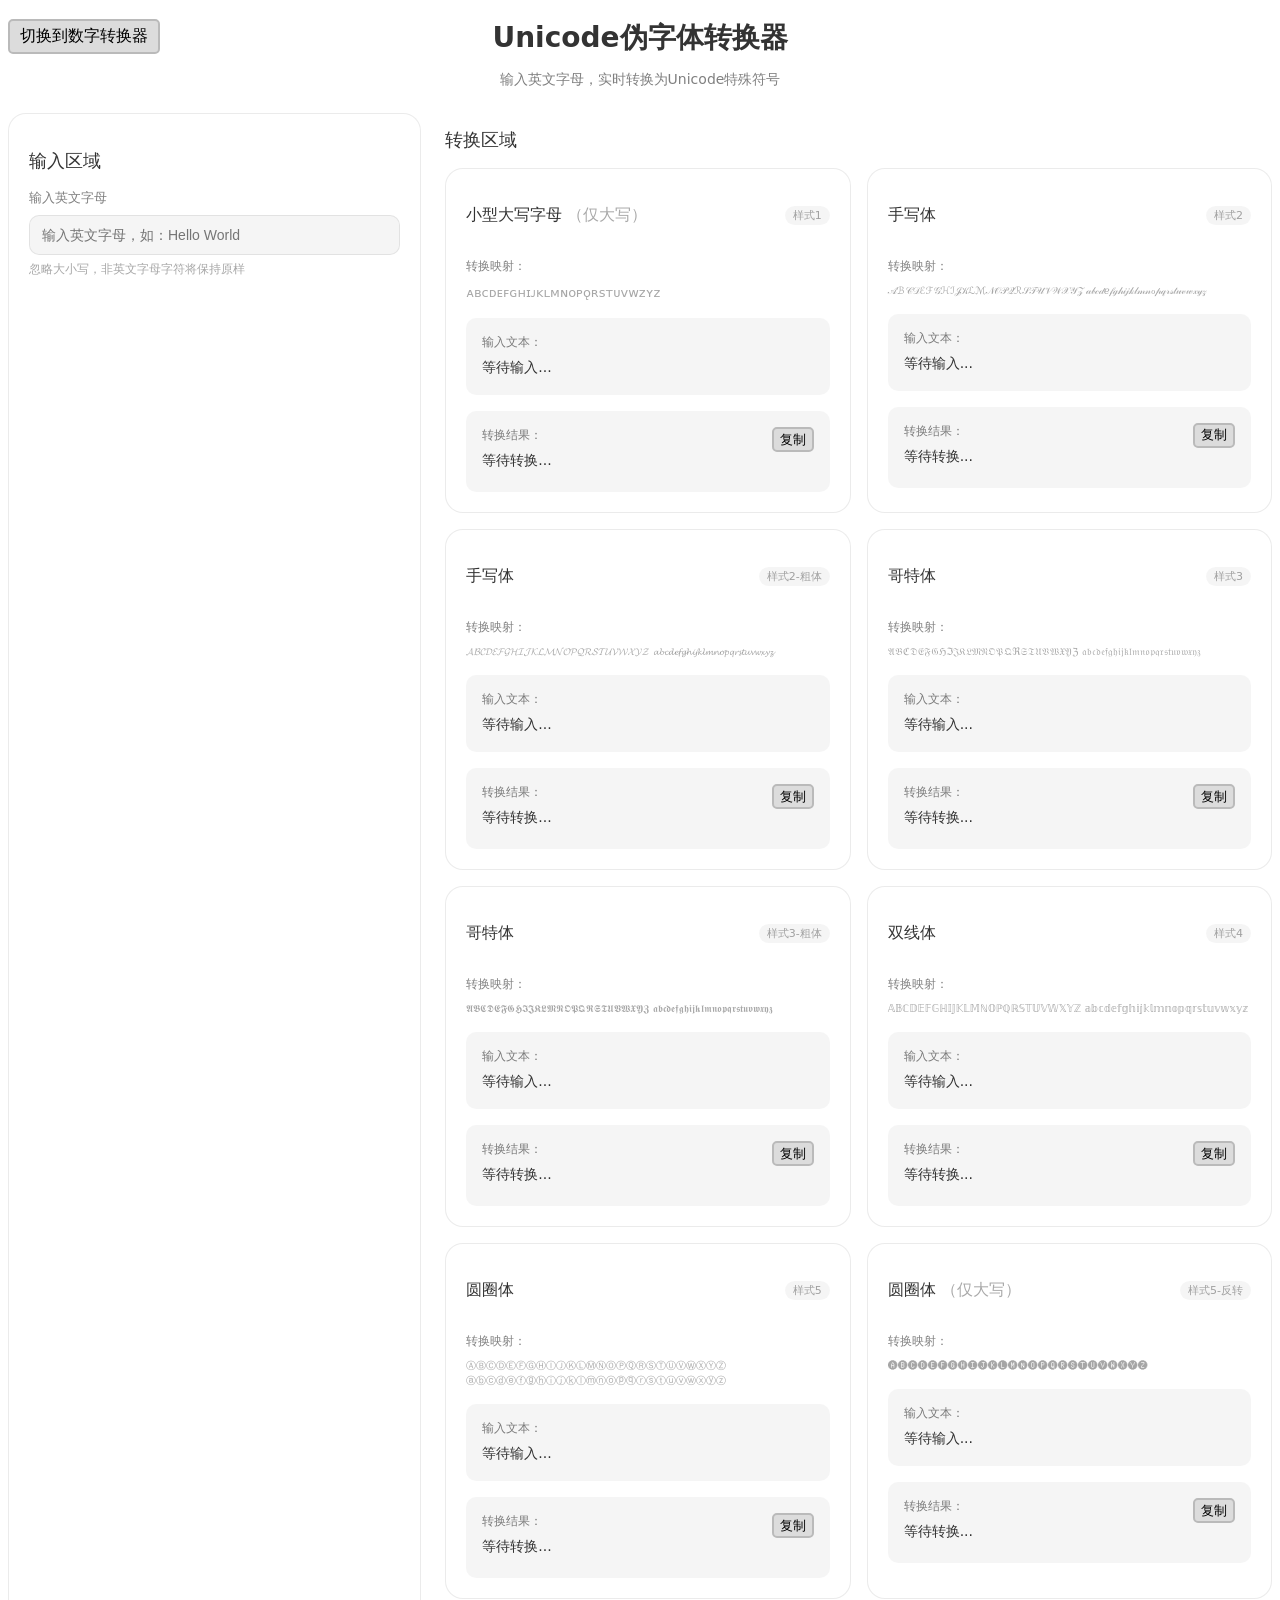
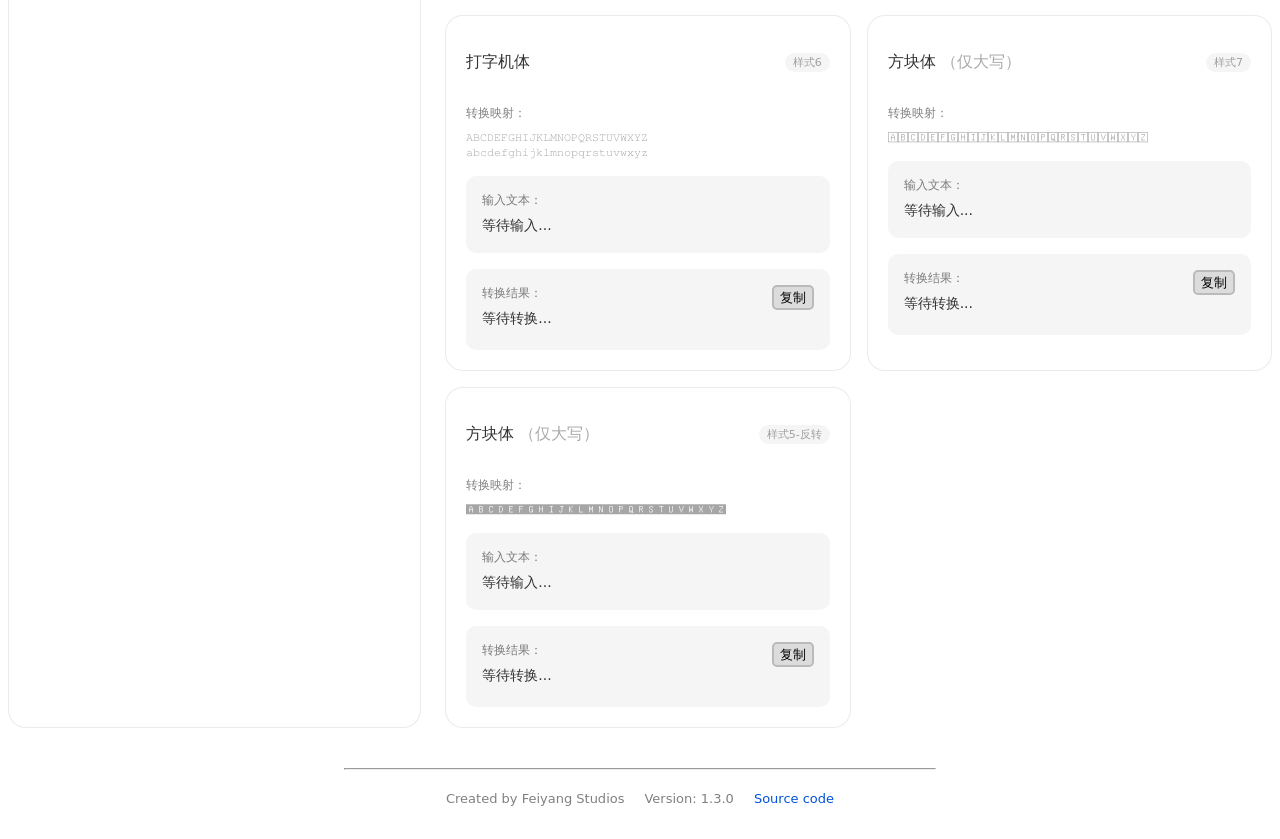
==== commit 3fdf3aa4: "1.3.0 Update" ====
--- a/index.html
+++ b/index.html
@@ -114,6 +114,38 @@
             </div>
           </div>
         </div>
+
+        <div class="card-root">
+          <div style="display:flex;align-items:center;justify-content:space-between;margin-bottom:16px;">
+            <h3 style="font-size:16px;font-weight:500;">手写体</h3>
+            <span style="font-size:11px;color:var(--text-tertiary);background:var(--intensity-4);padding:2px 8px;border-radius:10px;">样式2-粗体</span>
+          </div>
+          
+          <div style="margin-bottom:16px;">
+            <div style="font-size:12px;color:var(--text-secondary);margin-bottom:8px;">转换映射：</div>
+            <div style="font-size:10px;color:var(--text-tertiary);line-height:1.5;font-family:'Segoe UI',system-ui;">
+              𝓐𝓑𝓒𝓓𝓔𝓕𝓖𝓗𝓘𝓙𝓚𝓛𝓜𝓝𝓞𝓟𝓠𝓡𝓢𝓣𝓤𝓥𝓦𝓧𝓨𝓩
+              𝓪𝓫𝓬𝓭𝓮𝓯𝓰𝓱𝓲𝓳𝓴𝓵𝓶𝓷𝓸𝓹𝓺𝓻𝓼𝓽𝓾𝓿𝔀𝔁𝔂𝔃
+            </div>
+          </div>
+          
+          <div style="background:var(--intensity-4);border-radius:var(--radius-md);padding:16px;margin-bottom:16px;">
+            <div style="font-size:12px;color:var(--text-secondary);margin-bottom:8px;">输入文本：</div>
+            <div id="inputPreview2_1" style="font-size:14px;color:var(--text-primary);word-break:break-all;min-height:20px;">
+              等待输入...
+            </div>
+          </div>
+          
+          <div style="background:var(--intensity-4);border-radius:var(--radius-md);padding:16px;">
+            <div class="lateral" >
+              <div style="font-size:12px;color:var(--text-secondary);margin-bottom:8px;">转换结果：</div>
+              <button class="copy-button" onclick="copyDivText('result2_1')">复制</button>
+            </div>
+            <div id="result2_1" style="font-size:14px;font-weight:500;color:var(--text-primary);word-break:break-all;min-height:24px;font-family:'Segoe UI',system-ui;">
+              &#x200C;等待转换...
+            </div>
+          </div>
+        </div>
         
         <!-- 卡片3：哥特体 -->
         <div class="card-root">
@@ -148,6 +180,38 @@
           </div>
         </div>
 
+        <div class="card-root">
+          <div style="display:flex;align-items:center;justify-content:space-between;margin-bottom:16px;">
+            <h3 style="font-size:16px;font-weight:500;">哥特体</h3>
+            <span style="font-size:11px;color:var(--text-tertiary);background:var(--intensity-4);padding:2px 8px;border-radius:10px;">样式3-粗体</span>
+          </div>
+          
+          <div style="margin-bottom:16px;">
+            <div style="font-size:12px;color:var(--text-secondary);margin-bottom:8px;">转换映射：</div>
+            <div style="font-size:10px;color:var(--text-tertiary);line-height:1.5;font-family:'Segoe UI',system-ui;">
+              𝕬𝕭𝕮𝕯𝕰𝕱𝕲𝕳𝕴𝕵𝕶𝕷𝕸𝕹𝕺𝕻𝕼𝕽𝕾𝕿𝖀𝖁𝖂𝖃𝖄𝖅
+              𝖆𝖇𝖈𝖉𝖊𝖋𝖌𝖍𝖎𝖏𝖐𝖑𝖒𝖓𝖔𝖕𝖖𝖗𝖘𝖙𝖚𝖛𝖜𝖝𝖞𝖟
+            </div>
+          </div>
+          
+          <div style="background:var(--intensity-4);border-radius:var(--radius-md);padding:16px;margin-bottom:16px;">
+            <div style="font-size:12px;color:var(--text-secondary);margin-bottom:8px;">输入文本：</div>
+            <div id="inputPreview3_1" style="font-size:14px;color:var(--text-primary);word-break:break-all;min-height:20px;">
+              等待输入...
+            </div>
+          </div>
+          
+          <div style="background:var(--intensity-4);border-radius:var(--radius-md);padding:16px;">
+            <div class="lateral" >
+              <div style="font-size:12px;color:var(--text-secondary);margin-bottom:8px;">转换结果：</div>
+              <button class="copy-button" onclick="copyDivText('result3_1')">复制</button>
+            </div>
+            <div id="result3_1" style="font-size:14px;font-weight:500;color:var(--text-primary);word-break:break-all;min-height:24px;font-family:'Segoe UI',system-ui;">
+              &#x200C;等待转换...
+            </div>
+          </div>
+        </div>
+
         <!--卡片4: 双线体-->
         <div class="card-root">
           <div style="display:flex;align-items:center;justify-content:space-between;margin-bottom:16px;">
@@ -180,7 +244,176 @@
             </div>
           </div>
         </div>
-        
+
+        <!--卡片5: 圆圈体-->
+        <div class="card-root">
+          <div style="display:flex;align-items:center;justify-content:space-between;margin-bottom:16px;">
+            <h3 style="font-size:16px;font-weight:500;">圆圈体</h3>
+            <span style="font-size:11px;color:var(--text-tertiary);background:var(--intensity-4);padding:2px 8px;border-radius:10px;">样式5</span>
+          </div>
+          
+          <div style="margin-bottom:16px;">
+            <div style="font-size:12px;color:var(--text-secondary);margin-bottom:8px;">转换映射：</div>
+            <div style="font-size:10px;color:var(--text-tertiary);line-height:1.5;font-family:'Segoe UI',system-ui;">
+              ⒶⒷⒸⒹⒺⒻⒼⒽⒾⒿⓀⓁⓂⓃⓄⓅⓆⓇⓈⓉⓊⓋⓌⓍⓎⓏ
+              ⓐⓑⓒⓓⓔⓕⓖⓗⓘⓙⓚⓛⓜⓝⓞⓟⓠⓡⓢⓣⓤⓥⓦⓧⓨⓩ
+            </div>
+          </div>
+          
+          <div style="background:var(--intensity-4);border-radius:var(--radius-md);padding:16px;margin-bottom:16px;">
+            <div style="font-size:12px;color:var(--text-secondary);margin-bottom:8px;">输入文本：</div>
+            <div id="inputPreview5" style="font-size:14px;color:var(--text-primary);word-break:break-all;min-height:20px;">
+              等待输入...
+            </div>
+          </div>
+          
+          <div style="background:var(--intensity-4);border-radius:var(--radius-md);padding:16px;">
+            <div class="lateral" >
+              <div style="font-size:12px;color:var(--text-secondary);margin-bottom:8px;">转换结果：</div>
+              <button class="copy-button" onclick="copyDivText('result5')">复制</button>
+            </div>
+            <div id="result5" style="font-size:14px;font-weight:500;color:var(--text-primary);word-break:break-all;min-height:24px;font-family:'Segoe UI',system-ui;">
+              &#x200C;等待转换...
+            </div>
+          </div>
+        </div>
+
+        <div class="card-root">
+          <div style="display:flex;align-items:center;justify-content:space-between;margin-bottom:16px;">
+            <h3 style="font-size:16px;font-weight:500;">
+              <span>圆圈体</span>
+              <span class="gray">（仅大写）</span>
+            </h3>
+            <span style="font-size:11px;color:var(--text-tertiary);background:var(--intensity-4);padding:2px 8px;border-radius:10px;">样式5-反转</span>
+          </div>
+          
+          <div style="margin-bottom:16px;">
+            <div style="font-size:12px;color:var(--text-secondary);margin-bottom:8px;">转换映射：</div>
+            <div style="font-size:10px;color:var(--text-tertiary);line-height:1.5;font-family:'Segoe UI',system-ui;">
+              🅐🅑🅒🅓🅔🅕🅖🅗🅘🅙🅚🅛🅜🅝🅞🅟🅠🅡🅢🅣🅤🅥🅦🅧🅨🅩
+            </div>
+          </div>
+          
+          <div style="background:var(--intensity-4);border-radius:var(--radius-md);padding:16px;margin-bottom:16px;">
+            <div style="font-size:12px;color:var(--text-secondary);margin-bottom:8px;">输入文本：</div>
+            <div id="inputPreview5_1" style="font-size:14px;color:var(--text-primary);word-break:break-all;min-height:20px;">
+              等待输入...
+            </div>
+          </div>
+          
+          <div style="background:var(--intensity-4);border-radius:var(--radius-md);padding:16px;">
+            <div class="lateral" >
+              <div style="font-size:12px;color:var(--text-secondary);margin-bottom:8px;">转换结果：</div>
+              <button class="copy-button" onclick="copyDivText('result5_1')">复制</button>
+            </div>
+            <div id="result5_1" style="font-size:14px;font-weight:500;color:var(--text-primary);word-break:break-all;min-height:24px;font-family:'Segoe UI',system-ui;">
+              &#x200C;等待转换...
+            </div>
+          </div>
+        </div>
+
+        <!--卡片6: 打字机体-->
+        <div class="card-root">
+          <div style="display:flex;align-items:center;justify-content:space-between;margin-bottom:16px;">
+            <h3 style="font-size:16px;font-weight:500;">打字机体</h3>
+            <span style="font-size:11px;color:var(--text-tertiary);background:var(--intensity-4);padding:2px 8px;border-radius:10px;">样式6</span>
+          </div>
+          
+          <div style="margin-bottom:16px;">
+            <div style="font-size:12px;color:var(--text-secondary);margin-bottom:8px;">转换映射：</div>
+            <div style="font-size:10px;color:var(--text-tertiary);line-height:1.5;font-family:'Segoe UI',system-ui;">
+              𝙰𝙱𝙲𝙳𝙴𝙵𝙶𝙷𝙸𝙹𝙺𝙻𝙼𝙽𝙾𝙿𝚀𝚁𝚂𝚃𝚄𝚅𝚆𝚇𝚈𝚉
+              𝚊𝚋𝚌𝚍𝚎𝚏𝚐𝚑𝚒𝚓𝚔𝚕𝚖𝚗𝚘𝚙𝚚𝚛𝚜𝚝𝚞𝚟𝚠𝚡𝚢𝚣
+            </div>
+          </div>
+          
+          <div style="background:var(--intensity-4);border-radius:var(--radius-md);padding:16px;margin-bottom:16px;">
+            <div style="font-size:12px;color:var(--text-secondary);margin-bottom:8px;">输入文本：</div>
+            <div id="inputPreview6" style="font-size:14px;color:var(--text-primary);word-break:break-all;min-height:20px;">
+              等待输入...
+            </div>
+          </div>
+          
+          <div style="background:var(--intensity-4);border-radius:var(--radius-md);padding:16px;">
+            <div class="lateral" >
+              <div style="font-size:12px;color:var(--text-secondary);margin-bottom:8px;">转换结果：</div>
+              <button class="copy-button" onclick="copyDivText('result6')">复制</button>
+            </div>
+            <div id="result6" style="font-size:14px;font-weight:500;color:var(--text-primary);word-break:break-all;min-height:24px;font-family:'Segoe UI',system-ui;">
+              &#x200C;等待转换...
+            </div>
+          </div>
+        </div>
+
+        <!--卡片7: 方块体-->
+        <div class="card-root">
+          <div style="display:flex;align-items:center;justify-content:space-between;margin-bottom:16px;">
+            <h3 style="font-size:16px;font-weight:500;">
+              <span>方块体</span>
+              <span class="gray">（仅大写）</span>
+            </h3>
+            <span style="font-size:11px;color:var(--text-tertiary);background:var(--intensity-4);padding:2px 8px;border-radius:10px;">样式7</span>
+          </div>
+          
+          <div style="margin-bottom:16px;">
+            <div style="font-size:12px;color:var(--text-secondary);margin-bottom:8px;">转换映射：</div>
+            <div style="font-size:10px;color:var(--text-tertiary);line-height:1.5;font-family:'Segoe UI',system-ui;">
+              🄰🄱🄲🄳🄴🄵🄶🄷🄸🄹🄺🄻🄼🄽🄾🄿🅀🅁🅂🅃🅄🅅🅆🅇🅈🅉
+            </div>
+          </div>
+          
+          <div style="background:var(--intensity-4);border-radius:var(--radius-md);padding:16px;margin-bottom:16px;">
+            <div style="font-size:12px;color:var(--text-secondary);margin-bottom:8px;">输入文本：</div>
+            <div id="inputPreview7" style="font-size:14px;color:var(--text-primary);word-break:break-all;min-height:20px;">
+              等待输入...
+            </div>
+          </div>
+          
+          <div style="background:var(--intensity-4);border-radius:var(--radius-md);padding:16px;">
+            <div class="lateral" >
+              <div style="font-size:12px;color:var(--text-secondary);margin-bottom:8px;">转换结果：</div>
+              <button class="copy-button" onclick="copyDivText('result7')">复制</button>
+            </div>
+            <div id="result7" style="font-size:14px;font-weight:500;color:var(--text-primary);word-break:break-all;min-height:24px;font-family:'Segoe UI',system-ui;">
+              &#x200C;等待转换...
+            </div>
+          </div>
+        </div>
+
+        <div class="card-root">
+          <div style="display:flex;align-items:center;justify-content:space-between;margin-bottom:16px;">
+            <h3 style="font-size:16px;font-weight:500;">
+              <span>方块体</span>
+              <span class="gray">（仅大写）</span>
+            </h3>
+            <span style="font-size:11px;color:var(--text-tertiary);background:var(--intensity-4);padding:2px 8px;border-radius:10px;">样式5-反转</span>
+          </div>
+          
+          <div style="margin-bottom:16px;">
+            <div style="font-size:12px;color:var(--text-secondary);margin-bottom:8px;">转换映射：</div>
+            <div style="font-size:10px;color:var(--text-tertiary);line-height:1.5;font-family:'Segoe UI',system-ui;">
+              🅰🅱🅲🅳🅴🅵🅶🅷🅸🅹🅺🅻🅼🅽🅾🅿🆀🆁🆂🆃🆄🆅🆆🆇🆈🆉
+            </div>
+          </div>
+          
+          <div style="background:var(--intensity-4);border-radius:var(--radius-md);padding:16px;margin-bottom:16px;">
+            <div style="font-size:12px;color:var(--text-secondary);margin-bottom:8px;">输入文本：</div>
+            <div id="inputPreview7_1" style="font-size:14px;color:var(--text-primary);word-break:break-all;min-height:20px;">
+              等待输入...
+            </div>
+          </div>
+          
+          <div style="background:var(--intensity-4);border-radius:var(--radius-md);padding:16px;">
+            <div class="lateral" >
+              <div style="font-size:12px;color:var(--text-secondary);margin-bottom:8px;">转换结果：</div>
+              <button class="copy-button" onclick="copyDivText('result7_1')">复制</button>
+            </div>
+            <div id="result7_1" style="font-size:14px;font-weight:500;color:var(--text-primary);word-break:break-all;min-height:24px;font-family:'Segoe UI',system-ui;">
+              &#x200C;等待转换...
+            </div>
+          </div>
+        </div>
+
       </div>
     </div>
   </div>
@@ -188,7 +421,7 @@
     <hr width="50%">
     <div class="lateral" style="gap: 20px;align-items: center;justify-content: center;">
       <p style="color: gray;font-size: small;">Created by Feiyang Studios</p>
-      <p style="color: gray;font-size: small;">Version: 1.2.0</p>
+      <p style="color: gray;font-size: small;">Version: 1.3.0</p>
       <a class="superlink" href="https://github.com/feiyangstudions/Unicode-Converter">Source code</a>
     </div>
   </div>
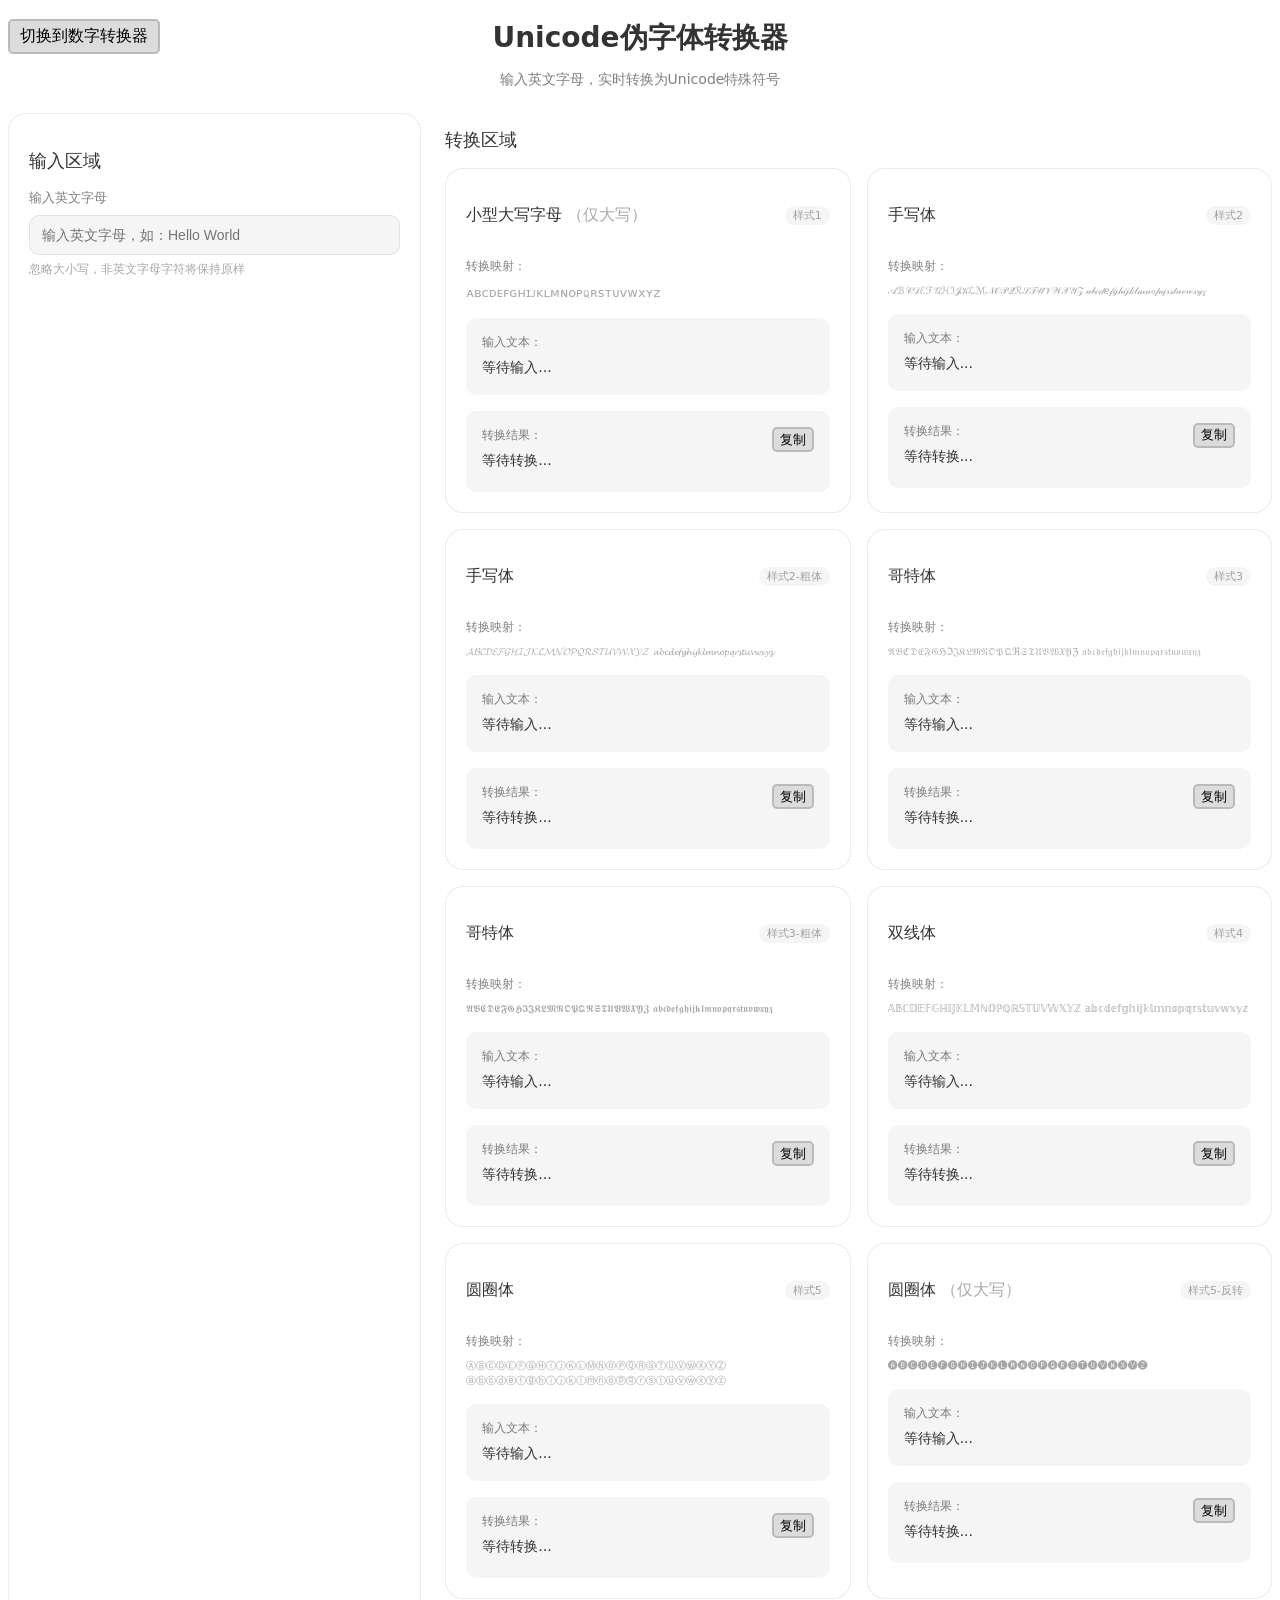
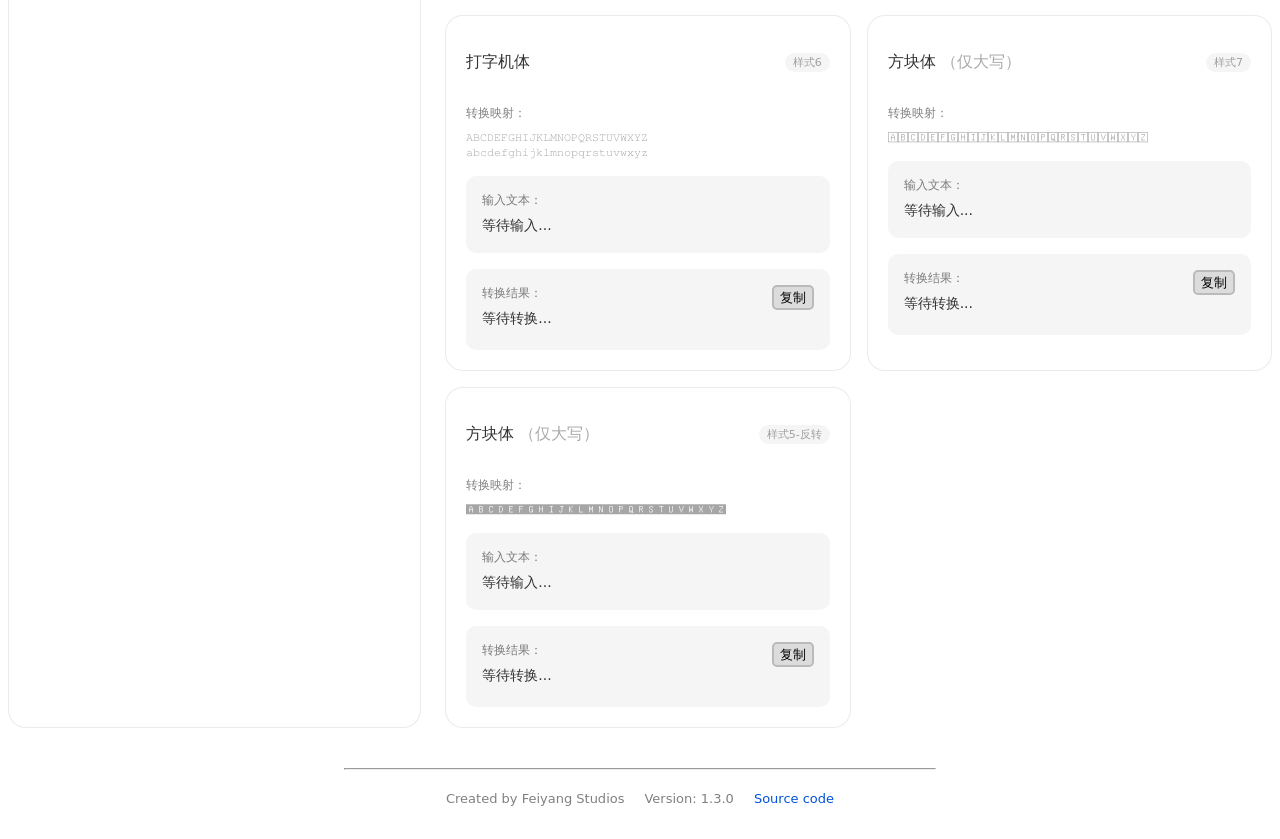
==== commit 39c4b01a: "修复了显示的转换映射和实际映射不匹配的问题 现在这个X终于不显示为Z了，同时也同步了小型大写字母修复正确字符的更新" ====
--- a/index.html
+++ b/index.html
@@ -60,7 +60,7 @@
           <div style="margin-bottom:16px;">
             <div style="font-size:12px;color:var(--text-secondary);margin-bottom:8px;">转换映射：</div>
             <div style="font-size:13px;color:var(--text-tertiary);line-height:1.5;font-family:'Segoe UI',system-ui;">
-              ᴀʙᴄᴅᴇꜰɢʜɪᴊᴋʟᴍɴᴏᴘǫʀѕᴛᴜᴠᴡᴢʏᴢ
+              ᴀʙᴄᴅᴇꜰɢʜɪᴊᴋʟᴍɴᴏᴘꞯʀꜱᴛᴜᴠᴡхʏᴢ
             </div>
           </div>
           
@@ -429,4 +429,4 @@
 
 <script src="Core.js"></script>
 </body>
-</html>+</html>
